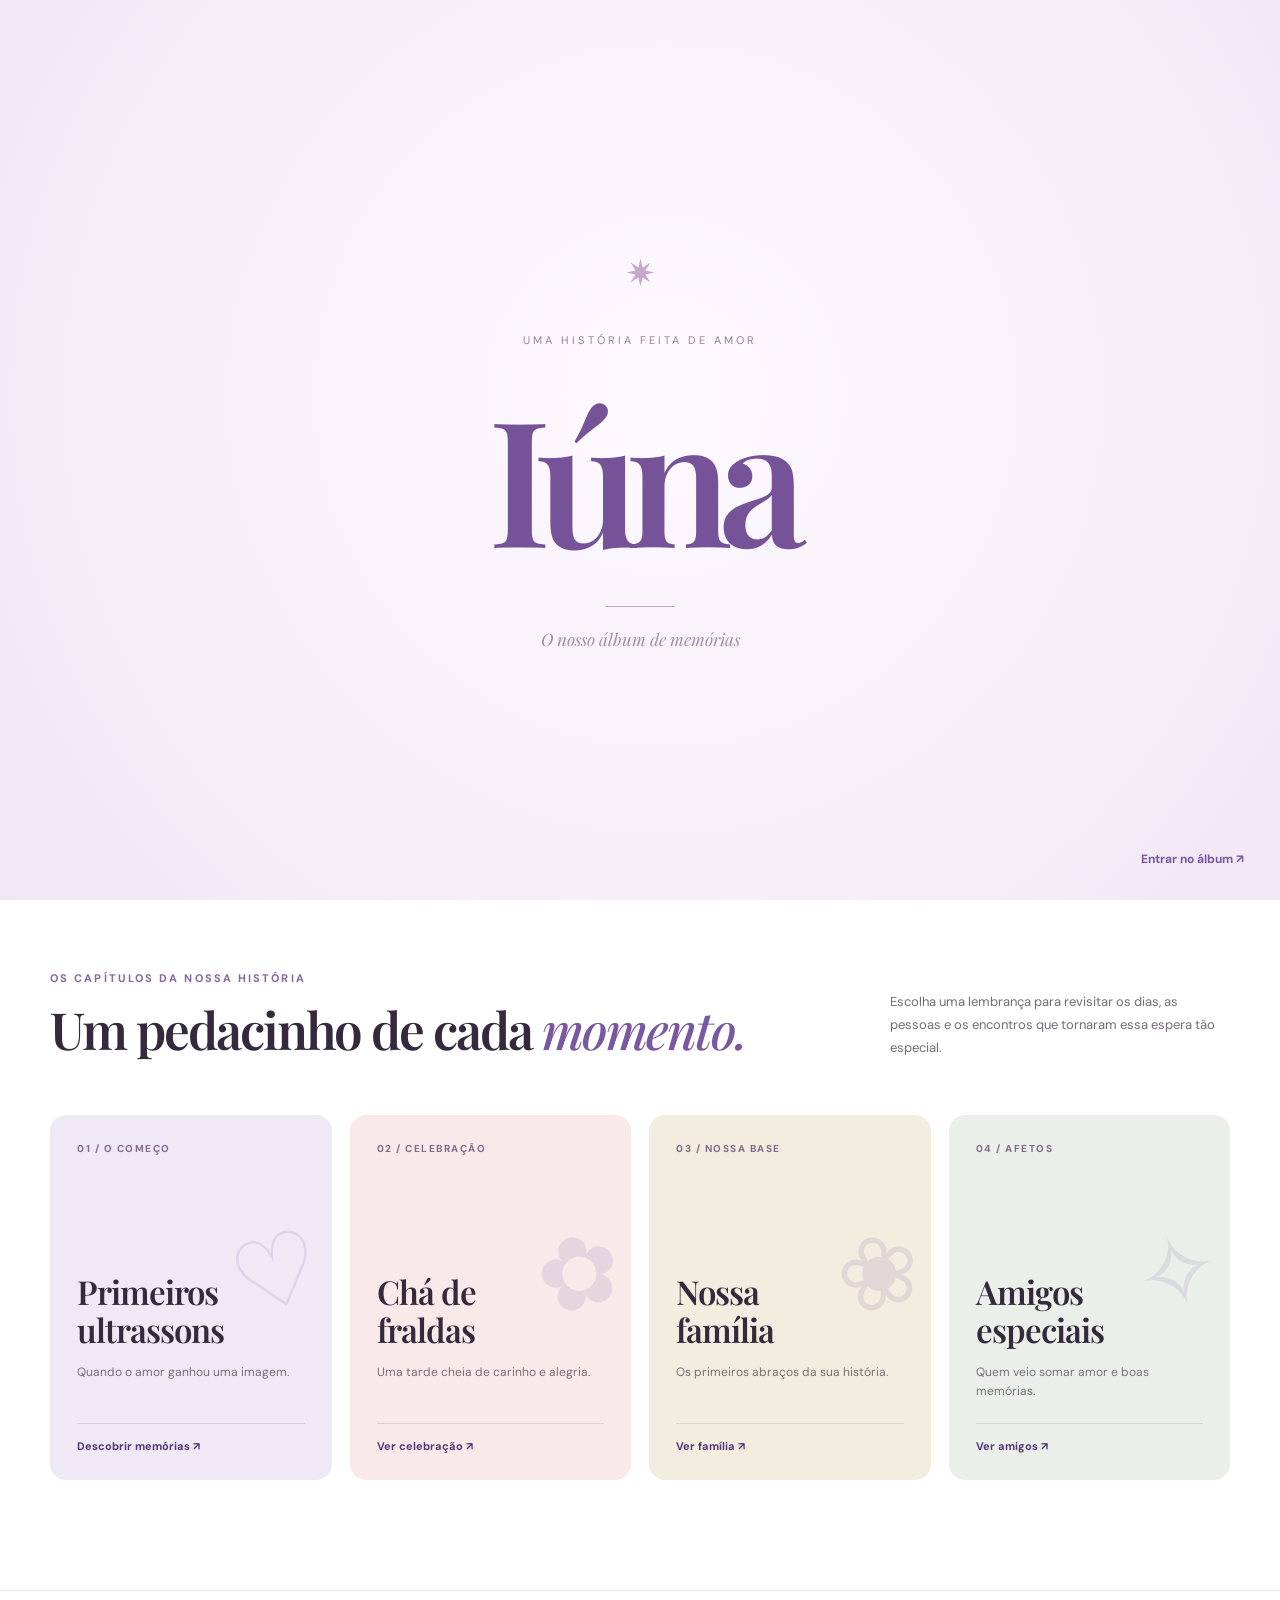
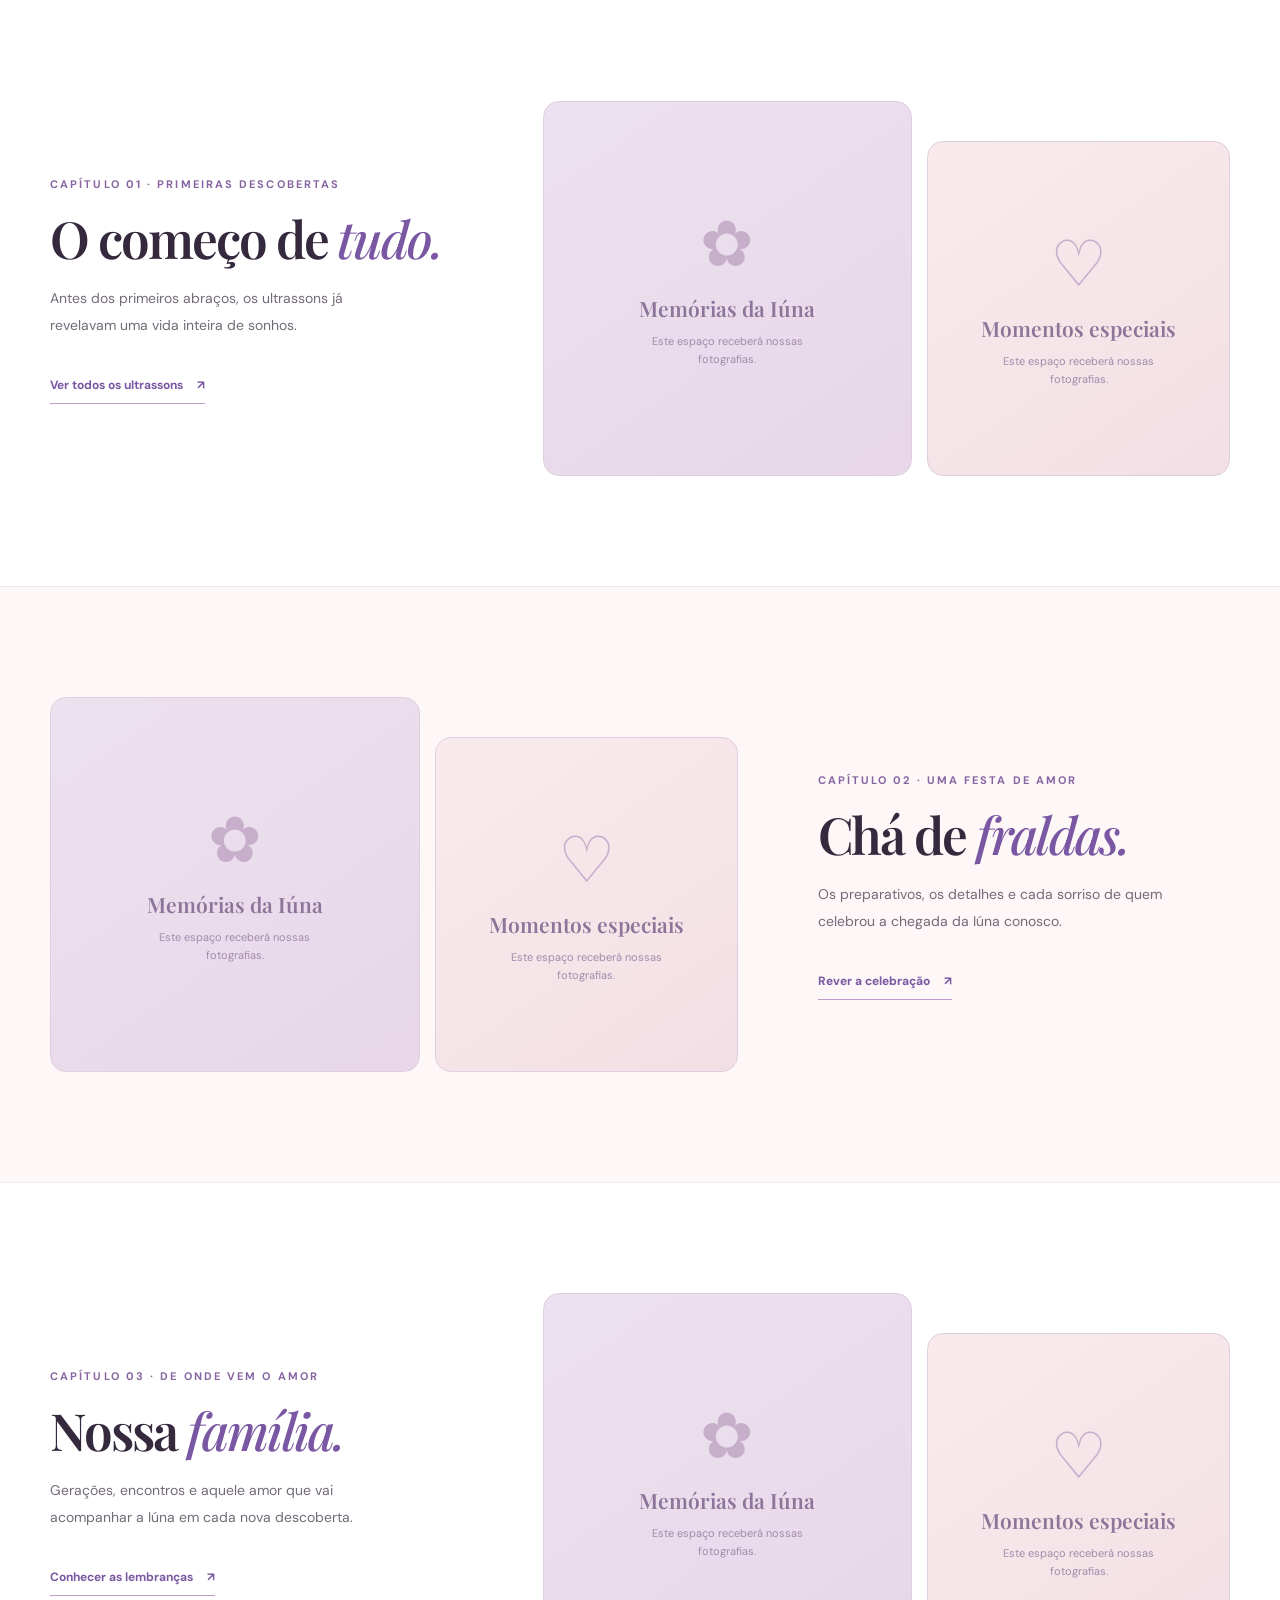
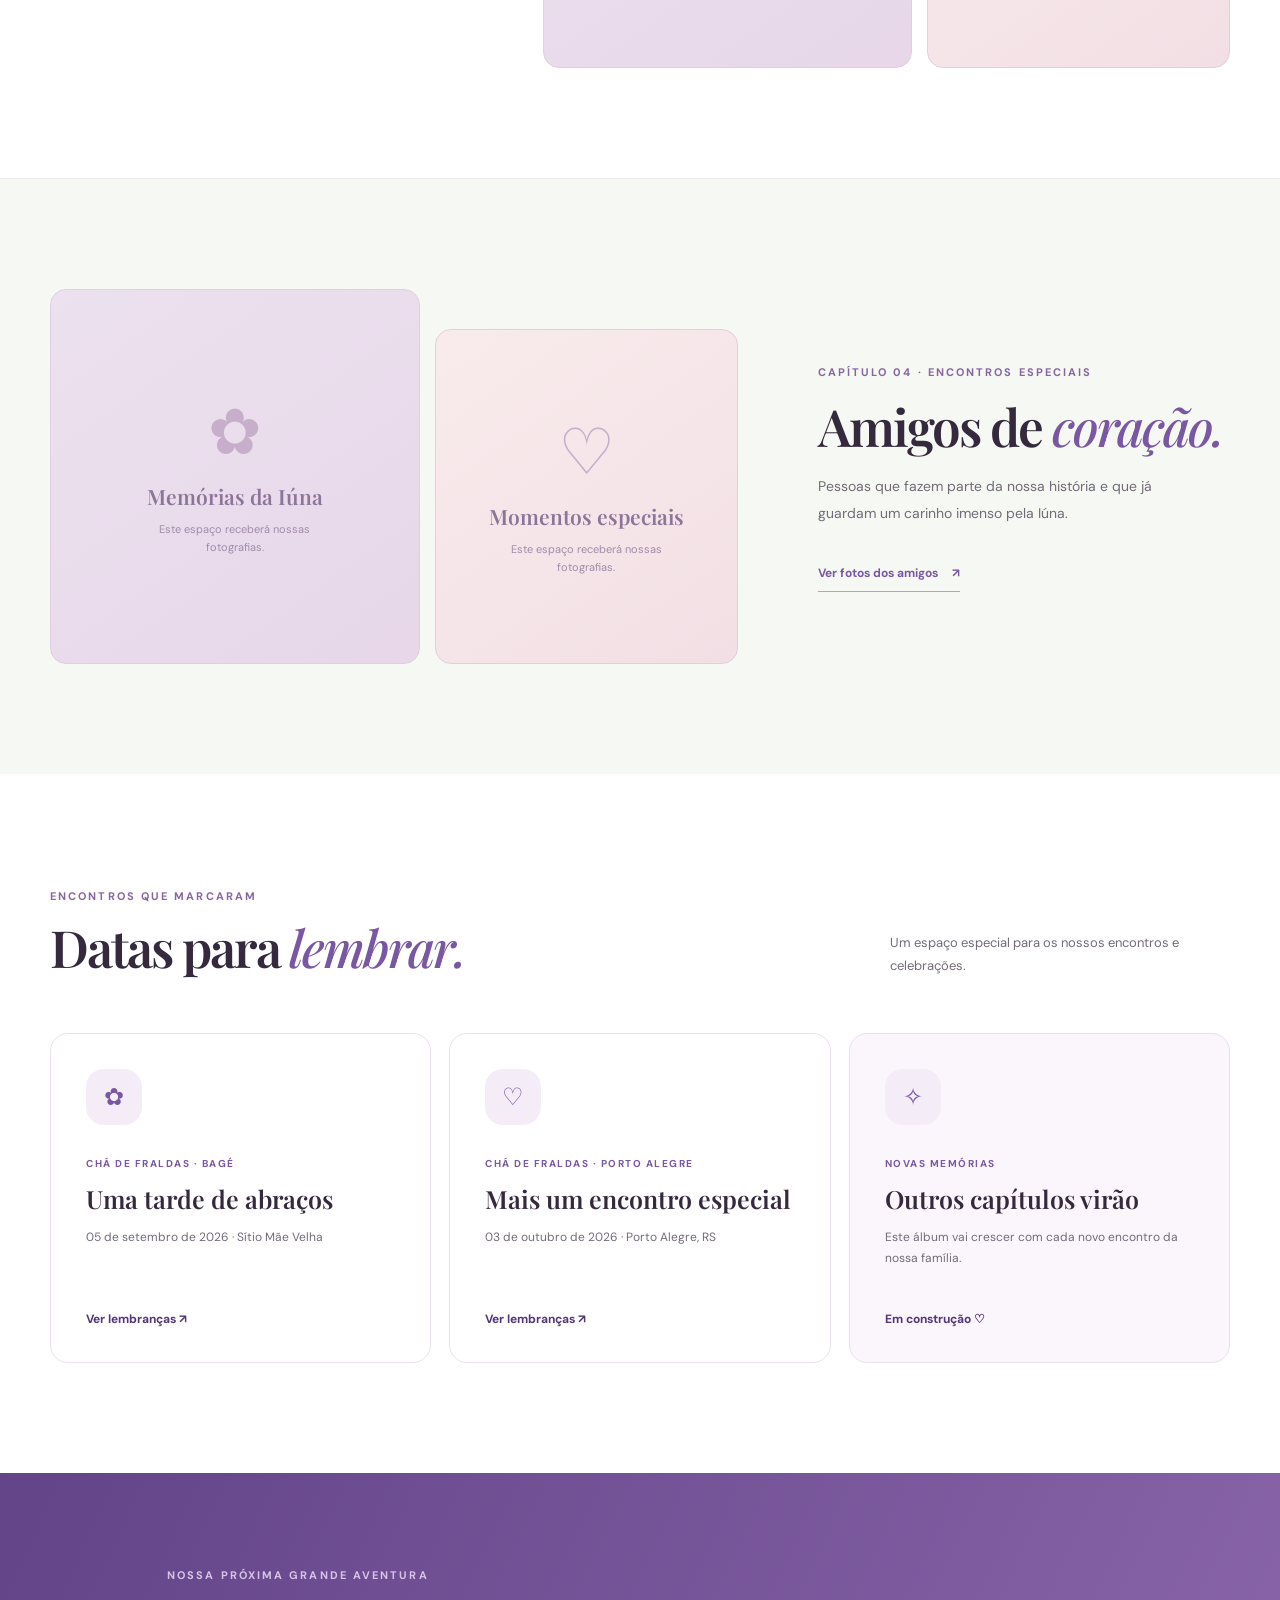
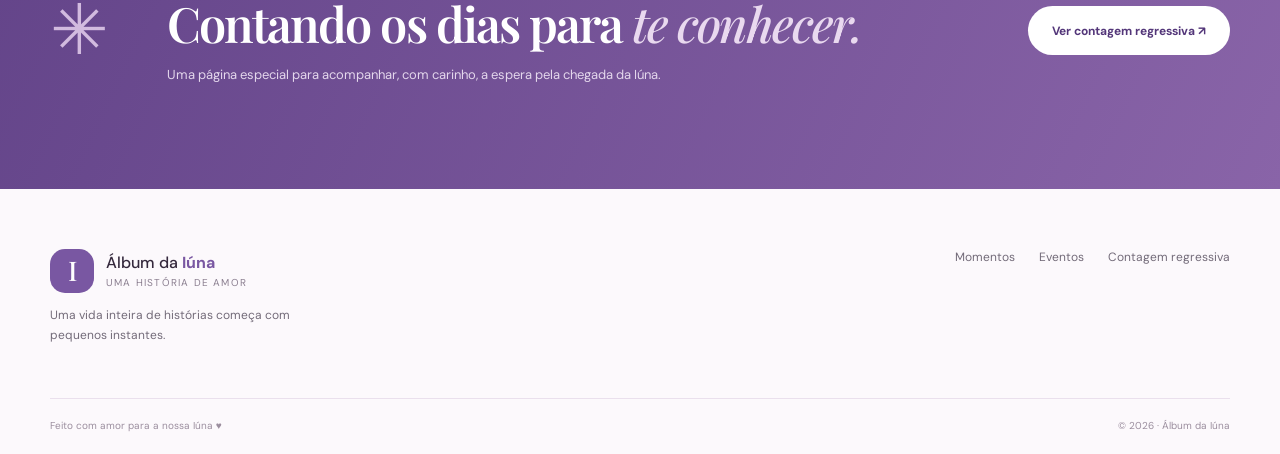
==== index.html @ 3389ef81 "Album Iuna V1.0.1-21102026" ====
<!doctype html>
<html lang="pt-BR">
<head>
  <meta charset="utf-8">
  <meta name="viewport" content="width=device-width,initial-scale=1">
  <meta name="theme-color" content="#7957a2">
  <meta name="description" content="Álbum da Iúna — ultrassons, momentos em família, amigos, encontros e lembranças de uma espera cheia de amor.">
  <title>Álbum da Iúna — Cada momento, uma memória</title>
  <link rel="preconnect" href="https://fonts.googleapis.com">
  <link rel="preconnect" href="https://fonts.gstatic.com" crossorigin>
  <link href="https://fonts.googleapis.com/css2?family=DM+Sans:wght@400;500;600;700&family=Playfair+Display:ital,wght@0,500;0,600;0,700;1,500;1,600&display=swap" rel="stylesheet">
  <link rel="stylesheet" href="./assets/css/site.css">
  <script defer src="./assets/js/site.js"></script>
</head>
<body data-page="home">
  <a class="skip" href="#principal">Pular para o conteúdo</a>
  <div class="intro" id="intro" aria-label="Bem-vindo ao Álbum da Iúna">
    <div class="intro__inside">
      <span class="intro__star" aria-hidden="true">✷</span>
      <p>Uma história feita de amor</p>
      <strong id="introName">Iúna</strong>
      <span class="intro__line"></span>
      <small>O nosso álbum de memórias</small>
    </div>
    <button class="intro__skip" id="skipIntro" type="button">Entrar no álbum ↗</button>
  </div>
  <header class="header">
    <div class="container header__in">
      <a class="logo" href="./index.html" aria-label="Álbum da Iúna — início"><span class="logo__mark">I</span><span>Álbum da <strong>Iúna</strong><small>uma história de amor</small></span></a>
      <button class="nav-toggle" id="navToggle" aria-controls="nav" aria-expanded="false" aria-label="Abrir menu"><span></span><span></span><span></span></button>
      <nav class="nav" id="nav" aria-label="Menu principal">
        <a href="#momentos">Momentos</a>
        <a href="#ultrassons">Ultrassons</a>
        <a href="#familia">Família</a>
        <a href="#amigos">Amigos</a>
        <a href="#eventos">Eventos</a>
        <a class="nav__special" href="./nascimento.html">Contagem regressiva <span>↗</span></a>
      </nav>
    </div>
  </header>
  <main id="principal">
    <section class="hero">
      <span class="hero__glow hero__glow--one"></span><span class="hero__glow hero__glow--two"></span>
      <div class="container hero__layout">
        <div class="hero__content">
          <div class="eyebrow"><span class="eyebrow__dot"></span> Um álbum para toda a vida</div>
          <h1>Antes mesmo de chegar, você já tinha <em>tantas histórias.</em></h1>
          <p>Cada imagem é um pedacinho da nossa espera. Dos primeiros ultrassons aos encontros, abraços e sorrisos de quem já ama a nossa Iúna.</p>
          <div class="hero__actions"><a class="btn btn--primary" href="#momentos">Explorar as memórias <span>↗</span></a><a class="btn btn--line" href="./nascimento.html">Até a chegada da Iúna <span>→</span></a></div>
          <div class="hero__foot"><span class="mini-heart">♥</span><span>Feito com carinho, para que cada lembrança permaneça.</span></div>
        </div>
        <div class="hero__art" aria-label="Ilustração decorativa do álbum de lembranças">
          <div class="art__arc art__arc--one"></div><div class="art__arc art__arc--two"></div>
          <div class="art__frame"><span class="art__little">para sempre,</span><strong>Iúna</strong><span class="art__flower">✿</span><em>nosso maior presente</em></div>
          <div class="art__seal">um amor<br>que cresce<br>a cada dia ✳</div><span class="art__spark">✳</span>
        </div>
      </div>
      <div class="hero__bottom"><span>DESCUBRA A NOSSA HISTÓRIA</span><span>↓</span></div>
    </section>

    <section class="section moments" id="momentos">
      <div class="container">
        <div class="section__heading"><div><span class="kicker">OS CAPÍTULOS DA NOSSA HISTÓRIA</span><h2>Um pedacinho de cada <em>momento.</em></h2></div><p>Escolha uma lembrança para revisitar os dias, as pessoas e os encontros que tornaram essa espera tão especial.</p></div>
        <div class="chapters">
          <a class="chapter chapter--one" href="#ultrassons"><span class="chapter__number">01 / O COMEÇO</span><span class="chapter__ornament">♡</span><div><h3>Primeiros<br>ultrassons</h3><p>Quando o amor ganhou uma imagem.</p><span class="chapter__link">Descobrir memórias ↗</span></div></a>
          <a class="chapter chapter--two" href="#cha"><span class="chapter__number">02 / CELEBRAÇÃO</span><span class="chapter__ornament">✿</span><div><h3>Chá de<br>fraldas</h3><p>Uma tarde cheia de carinho e alegria.</p><span class="chapter__link">Ver celebração ↗</span></div></a>
          <a class="chapter chapter--three" href="#familia"><span class="chapter__number">03 / NOSSA BASE</span><span class="chapter__ornament">❀</span><div><h3>Nossa<br>família</h3><p>Os primeiros abraços da sua história.</p><span class="chapter__link">Ver família ↗</span></div></a>
          <a class="chapter chapter--four" href="#amigos"><span class="chapter__number">04 / AFETOS</span><span class="chapter__ornament">✧</span><div><h3>Amigos<br>especiais</h3><p>Quem veio somar amor e boas memórias.</p><span class="chapter__link">Ver amigos ↗</span></div></a>
        </div>
      </div>
    </section>

    <section class="section photo-section" id="ultrassons" data-section="ultrassons">
      <div class="container section-layout">
        <div class="section-copy"><span class="kicker">CAPÍTULO 01 · PRIMEIRAS DESCOBERTAS</span><h2>O começo de <em>tudo.</em></h2><p>Antes dos primeiros abraços, os ultrassons já revelavam uma vida inteira de sonhos.</p><a class="text-link" href="#galeria-ultrassons">Ver todos os ultrassons <span>↗</span></a></div>
        <div class="photo-group" id="galeria-ultrassons" data-album="ultrassons"></div>
      </div>
    </section>

    <section class="section photo-section photo-section--blush" id="cha" data-section="cha">
      <div class="container section-layout section-layout--reverse">
        <div class="section-copy"><span class="kicker">CAPÍTULO 02 · UMA FESTA DE AMOR</span><h2>Chá de <em>fraldas.</em></h2><p>Os preparativos, os detalhes e cada sorriso de quem celebrou a chegada da Iúna conosco.</p><a class="text-link" href="#galeria-cha">Rever a celebração <span>↗</span></a></div>
        <div class="photo-group" id="galeria-cha" data-album="cha"></div>
      </div>
    </section>

    <section class="section photo-section" id="familia" data-section="familia">
      <div class="container section-layout">
        <div class="section-copy"><span class="kicker">CAPÍTULO 03 · DE ONDE VEM O AMOR</span><h2>Nossa <em>família.</em></h2><p>Gerações, encontros e aquele amor que vai acompanhar a Iúna em cada nova descoberta.</p><a class="text-link" href="#galeria-familia">Conhecer as lembranças <span>↗</span></a></div>
        <div class="photo-group" id="galeria-familia" data-album="familia"></div>
      </div>
    </section>

    <section class="section photo-section photo-section--sage" id="amigos" data-section="amigos">
      <div class="container section-layout section-layout--reverse">
        <div class="section-copy"><span class="kicker">CAPÍTULO 04 · ENCONTROS ESPECIAIS</span><h2>Amigos de <em>coração.</em></h2><p>Pessoas que fazem parte da nossa história e que já guardam um carinho imenso pela Iúna.</p><a class="text-link" href="#galeria-amigos">Ver fotos dos amigos <span>↗</span></a></div>
        <div class="photo-group" id="galeria-amigos" data-album="amigos"></div>
      </div>
    </section>

    <section class="section events" id="eventos">
      <div class="container"><div class="section__heading"><div><span class="kicker">ENCONTROS QUE MARCARAM</span><h2>Datas para <em>lembrar.</em></h2></div><p>Um espaço especial para os nossos encontros e celebrações.</p></div>
        <div class="events__grid">
          <article class="event-card"><span class="event-card__icon">✿</span><span class="event-card__eyebrow">CHÁ DE FRALDAS · BAGÉ</span><h3>Uma tarde de abraços</h3><p>05 de setembro de 2026 · Sítio Mãe Velha</p><a href="#cha">Ver lembranças <span>↗</span></a></article>
          <article class="event-card"><span class="event-card__icon">♡</span><span class="event-card__eyebrow">CHÁ DE FRALDAS · PORTO ALEGRE</span><h3>Mais um encontro especial</h3><p>03 de outubro de 2026 · Porto Alegre, RS</p><a href="#cha">Ver lembranças <span>↗</span></a></article>
          <article class="event-card event-card--new"><span class="event-card__icon">✧</span><span class="event-card__eyebrow">NOVAS MEMÓRIAS</span><h3>Outros capítulos virão</h3><p>Este álbum vai crescer com cada novo encontro da nossa família.</p><span class="event-card__label">Em construção ♡</span></article>
        </div>
      </div>
    </section>

    <section class="arrival">
      <div class="container arrival__wrap"><span class="arrival__symbol">✳</span><div><span class="kicker">NOSSA PRÓXIMA GRANDE AVENTURA</span><h2>Contando os dias para <em>te conhecer.</em></h2><p>Uma página especial para acompanhar, com carinho, a espera pela chegada da Iúna.</p></div><a class="btn btn--light" href="./nascimento.html">Ver contagem regressiva ↗</a></div>
    </section>
  </main>
  <footer class="footer"><div class="container footer__grid"><div><a class="logo logo--footer" href="./index.html"><span class="logo__mark">I</span><span>Álbum da <strong>Iúna</strong><small>uma história de amor</small></span></a><p>Uma vida inteira de histórias começa com pequenos instantes.</p></div><nav aria-label="Links do rodapé"><a href="#momentos">Momentos</a><a href="#eventos">Eventos</a><a href="./nascimento.html">Contagem regressiva</a></nav></div><div class="container footer__bottom"><span>Feito com amor para a nossa Iúna ♥</span><span>© 2026 · Álbum da Iúna</span></div></footer>
  <dialog class="lightbox" id="lightbox" aria-label="Visualização ampliada de fotografia"><button class="lightbox__close" type="button" data-close aria-label="Fechar">×</button><button type="button" class="lightbox__prev" data-step="-1" aria-label="Foto anterior">‹</button><figure><img id="lightboxImg" alt=""><figcaption><strong id="lightboxTitle"></strong><span id="lightboxCaption"></span></figcaption></figure><button type="button" class="lightbox__next" data-step="1" aria-label="Próxima foto">›</button></dialog>
</body></html>
---- assets/css/site.css ----
:root{--ink:#35293d;--purple:#7957a2;--deep:#533679;--soft:#f4edf8;--cream:#fffaf6;--muted:#736b79;--line:#eae0ed;--pink:#f9e7e9;--sage:#eff2e9;--shadow:0 24px 70px rgba(76,49,93,.12)}
*{box-sizing:border-box}html{scroll-behavior:smooth;scroll-padding-top:90px}body{margin:0;font-family:"DM Sans",sans-serif;color:var(--ink);background:#fff}button,input{font:inherit}a{color:inherit;text-decoration:none}button{cursor:pointer}img{max-width:100%}[hidden]{display:none!important}em{color:var(--purple);font-weight:500}.container{width:min(1180px,calc(100% - 44px));margin:auto}.skip{position:absolute;top:-100px;left:10px;background:#fff;padding:10px;z-index:100}.skip:focus{top:10px}.header{position:sticky;top:0;z-index:30;background:rgba(255,253,252,.94);border-bottom:1px solid rgba(83,54,121,.07);backdrop-filter:blur(18px)}.header__in{min-height:86px;display:flex;align-items:center;justify-content:space-between;gap:30px}.logo{display:inline-flex;align-items:center;gap:12px;color:var(--ink);font-size:16px;font-weight:500;line-height:1.25;white-space:nowrap}.logo strong{color:var(--purple)}.logo small{display:block;font-weight:400;font-size:10px;letter-spacing:.12em;margin-top:4px;color:#8b7f90;text-transform:uppercase}.logo__mark{display:grid;place-items:center;width:44px;height:44px;border-radius:15px;background:var(--purple);color:#fff;font-family:"Playfair Display",serif;font-size:27px}.nav{display:flex;align-items:center;gap:clamp(12px,2vw,27px);font-size:12px;font-weight:700;color:#64596a}.nav a:hover,.back-link:hover{color:var(--purple)}.nav__special{background:var(--soft);padding:13px 17px;border-radius:100px;color:var(--deep)!important}.nav__special span{margin-left:4px}.nav-toggle{display:none;background:none;border:0;width:42px;height:42px}.nav-toggle span{display:block;width:24px;height:2px;margin:5px auto;background:var(--deep)}.hero{position:relative;min-height:720px;overflow:hidden;background:linear-gradient(118deg,#fffaf7 0%,#f9f3fb 62%,#f5edfa 100%)}.hero__layout{display:grid;grid-template-columns:1.12fr .88fr;align-items:center;gap:60px;padding:108px 0 102px;position:relative;z-index:1}.hero__content{max-width:650px}.eyebrow,.kicker{font-size:11px;font-weight:700;color:#8765a1;letter-spacing:.19em}.eyebrow{display:flex;align-items:center;gap:11px;text-transform:uppercase}.eyebrow__dot{width:9px;height:9px;background:#c5a0d4;border-radius:50%}.hero h1,.section h2,.arrival h2,.count-page h1{font-family:"Playfair Display",serif;font-weight:600;letter-spacing:-.04em;line-height:1.13}.hero h1{font-size:clamp(49px,5.2vw,78px);margin:24px 0}.hero h1 em{display:block}.hero__content>p{max-width:580px;color:var(--muted);font-size:16px;line-height:1.9}.hero__actions{display:flex;gap:13px;margin:30px 0;flex-wrap:wrap}.btn{display:inline-flex;align-items:center;justify-content:center;gap:14px;border-radius:100px;min-height:49px;padding:15px 24px;font-size:12px;font-weight:700;transition:transform .2s,box-shadow .2s}.btn:hover{transform:translateY(-3px);box-shadow:0 12px 25px rgba(83,54,121,.15)}.btn--primary{background:var(--purple);color:#fff}.btn--line{border:1px solid #e4d5eb;color:var(--deep);background:rgba(255,255,255,.65)}.btn--light{background:#fff;color:var(--deep)}.hero__foot{display:flex;gap:11px;align-items:center;font-size:11px;color:#92879b;margin-top:40px}.mini-heart{color:#c69fc8;font-size:17px}.hero__glow{position:absolute;border-radius:50%;filter:blur(2px)}.hero__glow--one{height:400px;width:400px;background:#f1dfe9;opacity:.4;right:-220px;top:-170px}.hero__glow--two{height:300px;width:300px;background:#ecdfef;opacity:.5;left:-160px;bottom:-150px}.hero__art{position:relative;height:510px;display:flex;align-items:center;justify-content:center}.art__arc{position:absolute;border:1px solid #dbc8df;border-radius:50%;width:470px;height:470px}.art__arc--two{width:390px;height:390px;transform:rotate(18deg);border-style:dashed;border-color:#e6d6e6}.art__frame{position:relative;width:305px;height:395px;background:linear-gradient(145deg,#fff,#fdf8f3);border:10px solid #fff;outline:1px solid #e9dce7;box-shadow:0 20px 65px #a58aad42;transform:rotate(-7deg);display:flex;align-items:center;justify-content:center;flex-direction:column;gap:10px;border-radius:160px 160px 22px 22px}.art__frame:before{content:"";position:absolute;inset:18px;border:1px solid #e6d8e5;border-radius:145px 145px 16px 16px}.art__frame strong{font:600 78px "Playfair Display",serif;color:var(--deep);line-height:1.2;position:relative}.art__little,.art__frame em{position:relative;font-size:13px;color:#a18e9c}.art__frame em{font-family:"Playfair Display",serif;font-size:18px}.art__flower{font-size:38px;color:#d4b4cf;position:relative}.art__seal{position:absolute;right:-18px;bottom:70px;display:grid;place-items:center;text-align:center;width:132px;height:132px;background:#c0a7ce;color:#fff;border-radius:50%;font-size:13px;line-height:1.4;transform:rotate(11deg);box-shadow:0 10px 25px #a58aad44}.art__spark{position:absolute;font-size:55px;color:#ddbbd5;left:20px;top:60px}.hero__bottom{display:flex;align-items:center;justify-content:center;gap:15px;color:#a794aa;font-weight:700;letter-spacing:.22em;font-size:9px;padding-bottom:24px}.hero__bottom span:last-child{font-size:19px}.section{padding:110px 0}.section__heading{display:flex;align-items:end;justify-content:space-between;gap:30px;margin-bottom:42px}.section__heading h2,.section-copy h2{font-size:clamp(36px,4vw,55px);margin:14px 0}.section__heading>p{max-width:340px;color:var(--muted);line-height:1.8;font-size:13px}.moments{background:#fff}.chapters{display:grid;grid-template-columns:repeat(4,minmax(0,1fr));gap:18px}.chapter{min-height:365px;display:flex;flex-direction:column;justify-content:space-between;border-radius:16px;padding:27px;overflow:hidden;position:relative;transition:transform .25s,box-shadow .25s}.chapter:hover{transform:translateY(-7px);box-shadow:var(--shadow)}.chapter--one{background:#efe8f5}.chapter--two{background:#f9e9e9}.chapter--three{background:#f3eddf}.chapter--four{background:#eaf0e9}.chapter__number{font-size:10px;letter-spacing:.15em;font-weight:700;color:#80698b}.chapter__ornament{position:absolute;right:12px;top:85px;font:100px "Playfair Display",serif;color:rgba(121,87,162,.14);transform:rotate(-17deg)}.chapter h3{font:600 33px/1.15 "Playfair Display",serif;margin:0 0 14px;letter-spacing:-.03em}.chapter p{font-size:12px;line-height:1.6;color:#786d7b;min-height:42px}.chapter__link{display:block;margin-top:18px;padding-top:15px;border-top:1px solid #9d859e42;color:var(--deep);font-size:11px;font-weight:700}.photo-section{border-top:1px solid #f0e9f0}.photo-section--blush{background:#fdf7f7}.photo-section--sage{background:#f6f8f3}.section-layout{display:grid;grid-template-columns:.75fr 1.25fr;align-items:center;gap:80px}.section-layout--reverse{grid-template-columns:1.25fr .75fr}.section-layout--reverse .section-copy{order:2}.section-layout--reverse .photo-group{order:1}.section-copy h2{margin:17px 0}.section-copy p{max-width:350px;color:var(--muted);line-height:1.9;font-size:14px}.text-link{display:inline-flex;margin-top:25px;gap:14px;color:var(--purple);font-size:12px;font-weight:700;border-bottom:1px solid #bd9eca;padding-bottom:10px}.photo-group{min-width:0;display:grid;grid-template-columns:1.1fr .9fr;gap:15px;min-height:350px}.photo-card,.photo-placeholder{border-radius:16px;overflow:hidden;background:#e9dfe8;position:relative;min-height:335px}.photo-card:nth-child(2),.photo-placeholder:nth-child(2){margin-top:40px}.photo-card button{display:block;background:none;border:0;padding:0;width:100%;height:100%;text-align:left}.photo-card img{position:absolute;inset:0;width:100%;height:100%;object-fit:cover;transition:transform .3s}.photo-card:hover img{transform:scale(1.05)}.photo-card__label{position:absolute;bottom:0;left:0;right:0;padding:42px 18px 18px;background:linear-gradient(transparent,#26162b99);color:#fff;font-weight:600;font-size:12px}.photo-placeholder{display:flex;align-items:center;justify-content:center;flex-direction:column;background:linear-gradient(145deg,#ece1ee,#e7d7e9);border:1px solid #e0cfe0;text-align:center;padding:20px;color:#a18bab}.photo-placeholder:nth-child(2){background:linear-gradient(145deg,#f9ebec,#f2dfe5)}.photo-placeholder__symbol{font:64px "Playfair Display",serif;color:#c7aecb;margin-bottom:12px}.photo-placeholder strong{font:600 21px "Playfair Display",serif;color:#8d7599}.photo-placeholder p{font-size:11px;line-height:1.6;max-width:170px}.events{background:#fff}.events__grid{display:grid;grid-template-columns:repeat(3,minmax(0,1fr));gap:18px}.event-card{min-height:330px;display:flex;align-items:flex-start;flex-direction:column;padding:35px;border:1px solid var(--line);border-radius:18px;transition:box-shadow .2s}.event-card:hover{box-shadow:var(--shadow)}.event-card__icon{display:grid;place-items:center;width:56px;height:56px;background:var(--soft);color:var(--purple);border-radius:18px;font-size:24px;margin-bottom:32px}.event-card__eyebrow{font-size:10px;letter-spacing:.15em;color:var(--purple);font-weight:700}.event-card h3{font:600 25px "Playfair Display",serif;margin:12px 0}.event-card p{font-size:12px;line-height:1.75;color:var(--muted);margin:0 0 24px}.event-card a,.event-card__label{color:var(--deep);font-size:12px;font-weight:700;margin-top:auto}.event-card--new{background:#faf6fc}.arrival{padding:90px 0;background:linear-gradient(115deg,#634489,#8964a8);color:#fff}.arrival__wrap{display:grid;grid-template-columns:85px 1fr auto;gap:32px;align-items:center}.arrival__symbol{font-size:70px;color:#d2bbdf}.arrival .kicker{color:#d7c4e6}.arrival h2{font-size:clamp(33px,3.8vw,52px);margin:12px 0}.arrival h2 em{color:#e9d9ef}.arrival p{font-size:13px;line-height:1.7;color:#e4d7ec}.footer{background:#fcf9fc;padding:60px 0 22px}.footer__grid{display:flex;justify-content:space-between;gap:40px}.footer__grid p{font-size:12px;color:var(--muted);max-width:290px;line-height:1.7}.footer__grid nav{display:flex;gap:24px;align-items:start;flex-wrap:wrap;font-size:12px;color:var(--muted)}.footer__bottom{border-top:1px solid var(--line);margin-top:40px;padding-top:20px;display:flex;justify-content:space-between;color:#9b8e9e;font-size:10px}.lightbox{background:#19141c;border:0;border-radius:18px;color:#fff;padding:30px;max-width:min(1000px,95vw);max-height:95vh}.lightbox::backdrop{background:#190e22dc}.lightbox figure{margin:0;text-align:center}.lightbox img{max-height:75vh;max-width:80vw;object-fit:contain}.lightbox figcaption{display:flex;flex-direction:column;gap:7px;font-size:12px;padding-top:12px}.lightbox figcaption span{color:#ddd0e4}.lightbox button{border:0;background:#ffffff32;color:#fff;border-radius:50%;width:35px;height:35px;font-size:22px}.lightbox__close{position:absolute;right:12px;top:10px}.lightbox__prev,.lightbox__next{position:absolute;top:48%}.lightbox__prev{left:8px}.lightbox__next{right:8px}
.intro{position:fixed;inset:0;z-index:100;background:radial-gradient(circle at 52% 44%,#fdfaff,#f1e6f5);display:flex;align-items:center;justify-content:center;transition:opacity .8s,visibility .8s}.intro.is-leaving{opacity:0;visibility:hidden;pointer-events:none}.intro__inside{text-align:center;position:relative}.intro__star{font-size:37px;color:#c6a8cb;display:block;margin-bottom:36px;animation:spinStar 12s linear infinite}.intro p{font-size:11px;letter-spacing:.28em;text-transform:uppercase;color:#96819a}.intro strong{display:block;font:600 clamp(80px,16vw,175px)/1.35 "Playfair Display",serif;color:#765298;letter-spacing:-.08em}.intro__line{width:70px;height:1px;background:#bba4c4;display:block;margin:12px auto 21px}.intro small{color:#a28cab;font-family:"Playfair Display",serif;font-style:italic;font-size:17px}.intro__skip{position:absolute;bottom:32px;right:30px;border:0;background:none;color:#7957a2;font-size:12px;font-weight:700}.intro--bloom strong{animation:introBloom 1.4s both}.intro--rise strong{animation:introRise 1.3s both}.intro--soft strong{animation:introSoft 1.5s both}.intro--flip strong{animation:introFlip 1.4s both}.intro--type strong{animation:introType 1.4s steps(5,end) both;overflow:hidden;white-space:nowrap;width:4.2ch;margin:auto}.intro--type .intro__inside{min-width:200px}@keyframes introBloom{from{opacity:0;transform:scale(.55);filter:blur(12px)}to{opacity:1;transform:scale(1);filter:blur(0)}}@keyframes introRise{from{opacity:0;transform:translateY(80px)}to{opacity:1;transform:translateY(0)}}@keyframes introSoft{from{opacity:0;letter-spacing:.3em}to{opacity:1;letter-spacing:-.08em}}@keyframes introFlip{from{opacity:0;transform:rotate(-13deg) scale(.6)}to{opacity:1;transform:rotate(0) scale(1)}}@keyframes introType{from{width:0}to{width:4.2ch}}@keyframes spinStar{to{transform:rotate(360deg)}}
.count-page{min-height:calc(100vh - 160px);display:flex;align-items:center;justify-content:center;position:relative;overflow:hidden;background:linear-gradient(125deg,#fffbf9,#f3eaf7);text-align:center;padding:80px 0}.count-page__content{position:relative;z-index:1;max-width:950px}.count-page__orb{position:absolute;border-radius:50%;background:#e8d5ed80}.count-page__orb--a{width:420px;height:420px;top:-180px;right:-100px}.count-page__orb--b{width:320px;height:320px;bottom:-190px;left:-100px}.count-page__star{font-size:50px;color:#c6a8cb;display:block;margin-bottom:15px}.count-page h1{font-size:clamp(44px,6vw,78px);max-width:880px;margin:20px auto}.count-page h1 em{display:block}.count-page__intro{color:var(--muted);line-height:1.8;font-size:15px}.countdown{display:grid;grid-template-columns:repeat(4,1fr);gap:14px;margin:44px auto 22px;max-width:760px}.countdown>div{border:1px solid #e3d4e8;background:#fffcffbb;padding:26px 12px;border-radius:20px}.countdown strong{font:600 clamp(38px,6vw,70px) "Playfair Display",serif;color:var(--deep);display:block}.countdown span{display:block;font-size:11px;text-transform:uppercase;letter-spacing:.13em;color:#987fa6}.count-status{font-size:13px;color:var(--deep);min-height:25px}.count-page__note{font:italic 21px "Playfair Display",serif;color:#96769e;margin:40px auto 25px}.back-link{font-size:12px;font-weight:700;color:var(--deep)}.footer--compact{padding:0 0 20px}
@media(max-width:980px){.nav-toggle{display:block}.nav{display:none;position:absolute;top:86px;left:0;right:0;background:#fff;flex-direction:column;align-items:stretch;gap:0;box-shadow:0 20px 35px #3c29401c;padding:14px 25px}.nav.is-open{display:flex}.nav a{padding:13px 0}.nav .nav__special{padding:15px}.hero__layout{gap:10px;grid-template-columns:1fr .75fr}.art__arc{width:320px;height:320px}.art__arc--two{width:270px;height:270px}.art__frame{width:230px;height:315px}.art__frame strong{font-size:58px}.art__seal{right:0;width:98px;height:98px;font-size:10px}.chapters{grid-template-columns:repeat(2,1fr)}.section-layout,.section-layout--reverse{gap:35px}.arrival__wrap{grid-template-columns:60px 1fr}.arrival .btn{grid-column:2;justify-self:start}}
@media(max-width:680px){.container{width:min(100% - 36px,1180px)}.header__in{min-height:72px}.nav{top:72px}.hero{min-height:0}.hero__layout{grid-template-columns:1fr;gap:10px;padding:70px 0 40px}.hero h1{font-size:clamp(45px,10.5vw,64px)}.hero__content>p{font-size:14px}.hero__art{height:340px;margin:20px 0}.art__arc{width:310px;height:310px}.art__frame{height:275px;width:210px}.art__frame strong{font-size:50px}.art__seal{right:4%;bottom:10px}.hero__foot{margin-top:20px}.section{padding:70px 0}.section__heading{display:block}.section__heading h2,.section-copy h2{font-size:40px}.section__heading>p{max-width:none}.chapters{gap:10px}.chapter{min-height:290px;padding:18px}.chapter h3{font-size:25px}.chapter__number{font-size:8px}.chapter__ornament{font-size:70px;top:75px}.chapter p{font-size:11px}.chapter__link{font-size:10px}.section-layout,.section-layout--reverse{grid-template-columns:1fr;gap:20px}.section-layout--reverse .section-copy{order:0}.section-layout--reverse .photo-group{order:1}.photo-group{min-height:240px}.photo-card,.photo-placeholder{min-height:240px}.events__grid{grid-template-columns:1fr}.event-card{min-height:260px}.arrival__wrap{grid-template-columns:1fr;gap:12px}.arrival .btn{grid-column:1}.arrival__symbol{font-size:46px}.footer__grid{flex-direction:column}.footer__bottom{gap:12px;flex-wrap:wrap}.countdown{gap:7px}.countdown>div{padding:20px 2px;border-radius:13px}.countdown strong{font-size:38px}.countdown span{font-size:9px}.count-page{padding:55px 0}.count-page h1{font-size:45px}.intro__skip{right:20px}}
@media(prefers-reduced-motion:reduce){*,*:before,*:after{animation-duration:.01ms!important;transition-duration:.01ms!important;scroll-behavior:auto!important}}
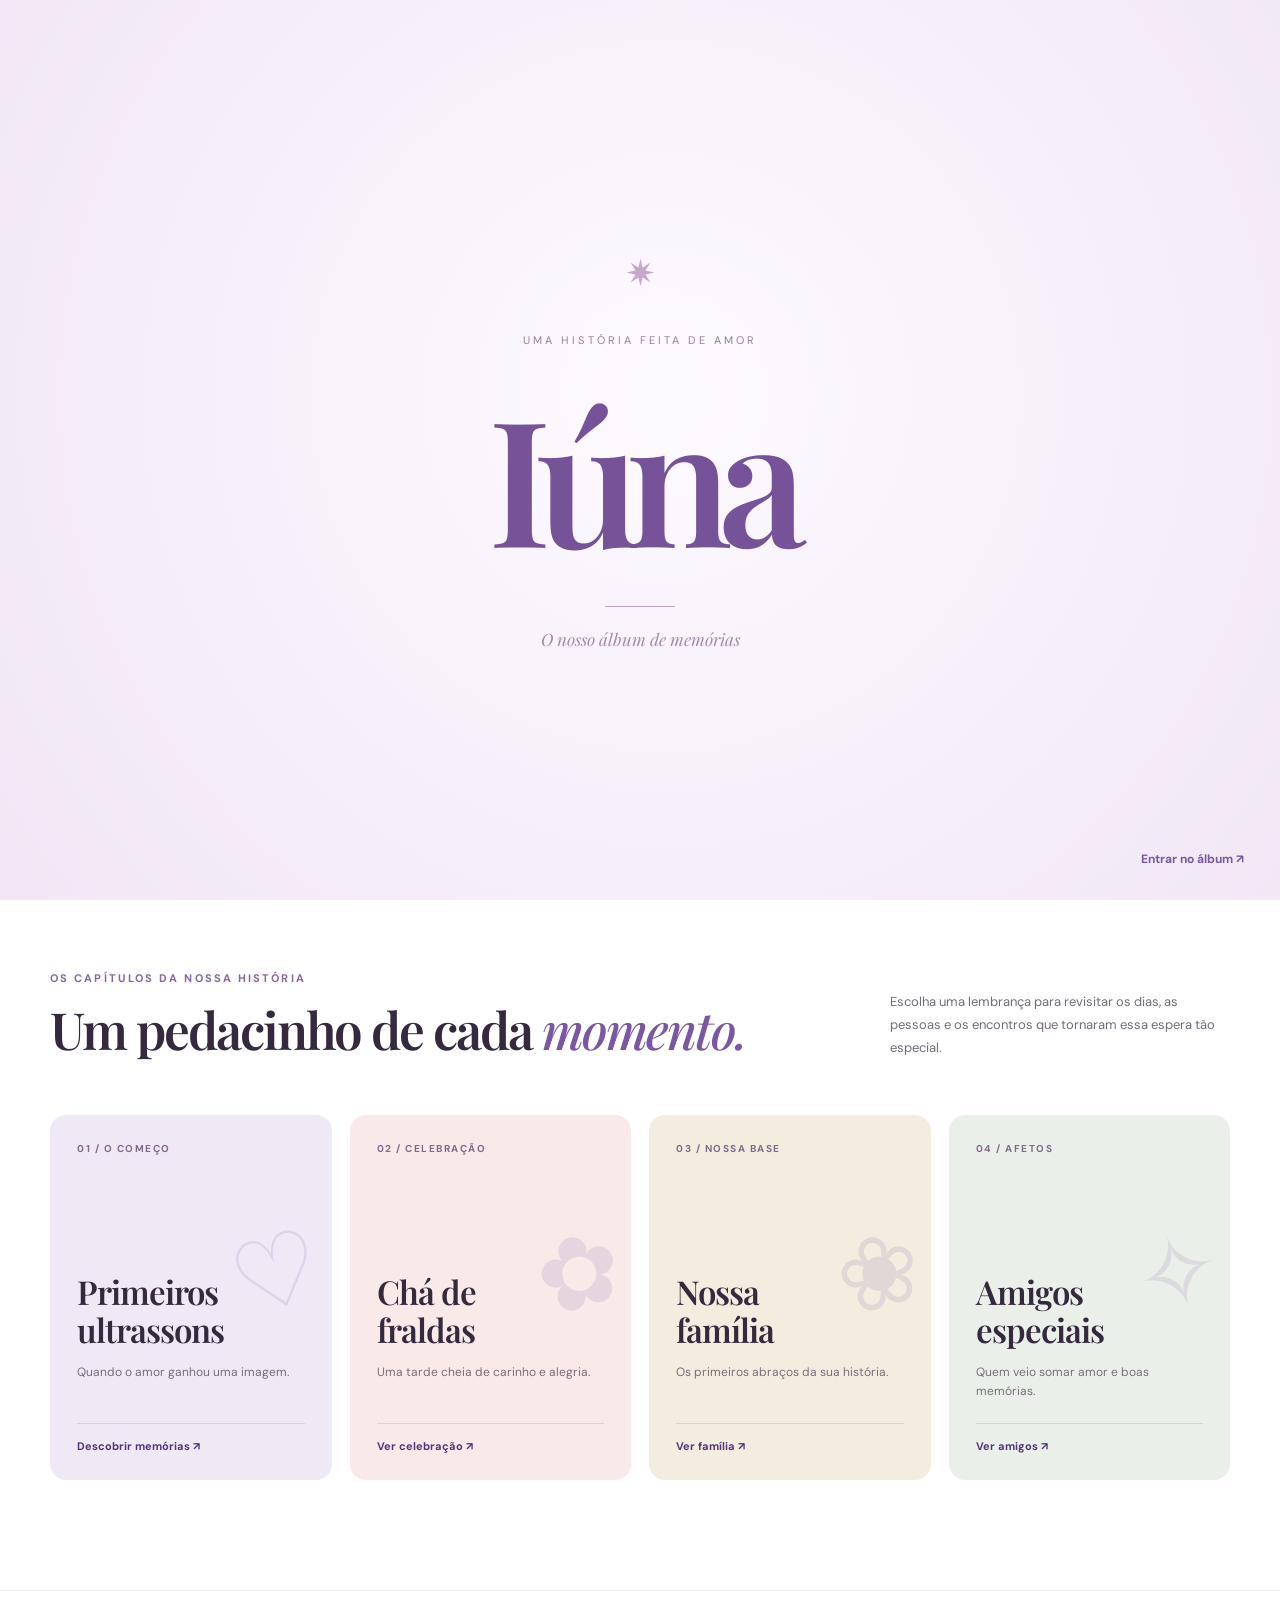
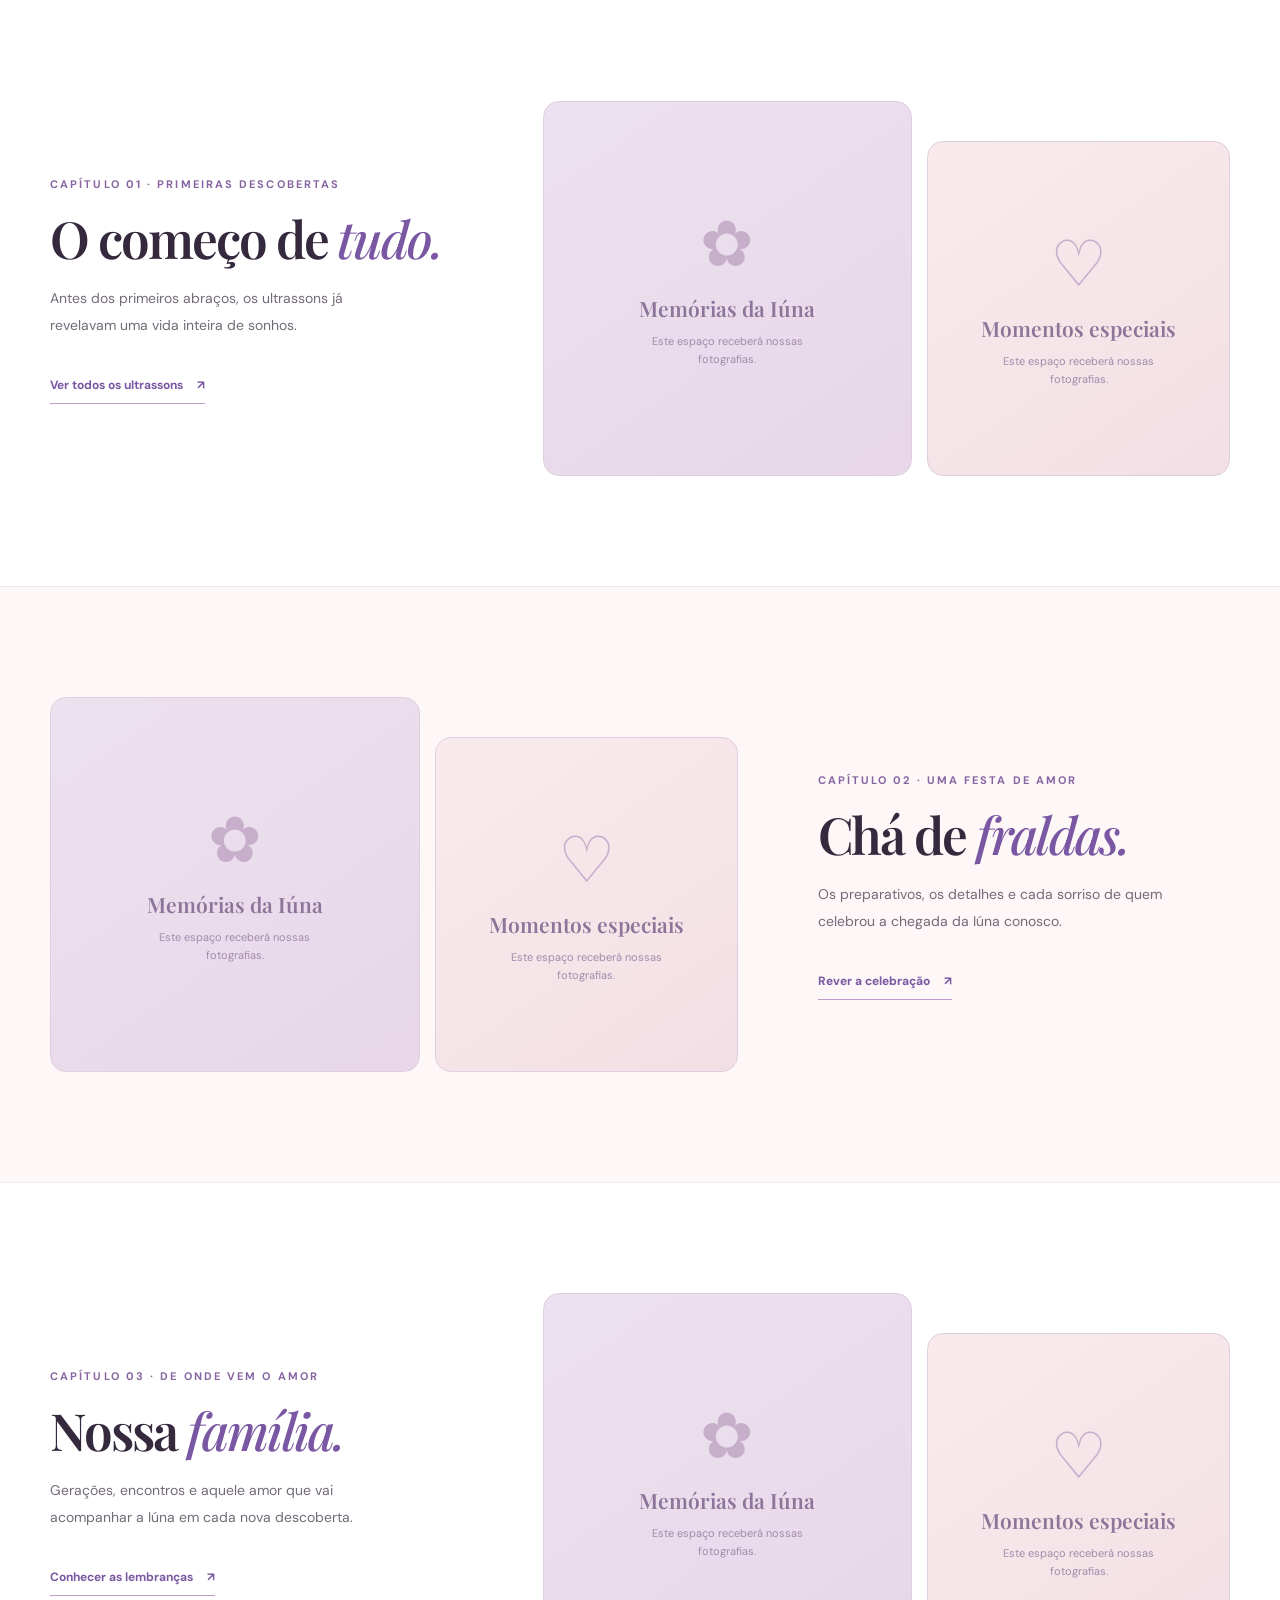
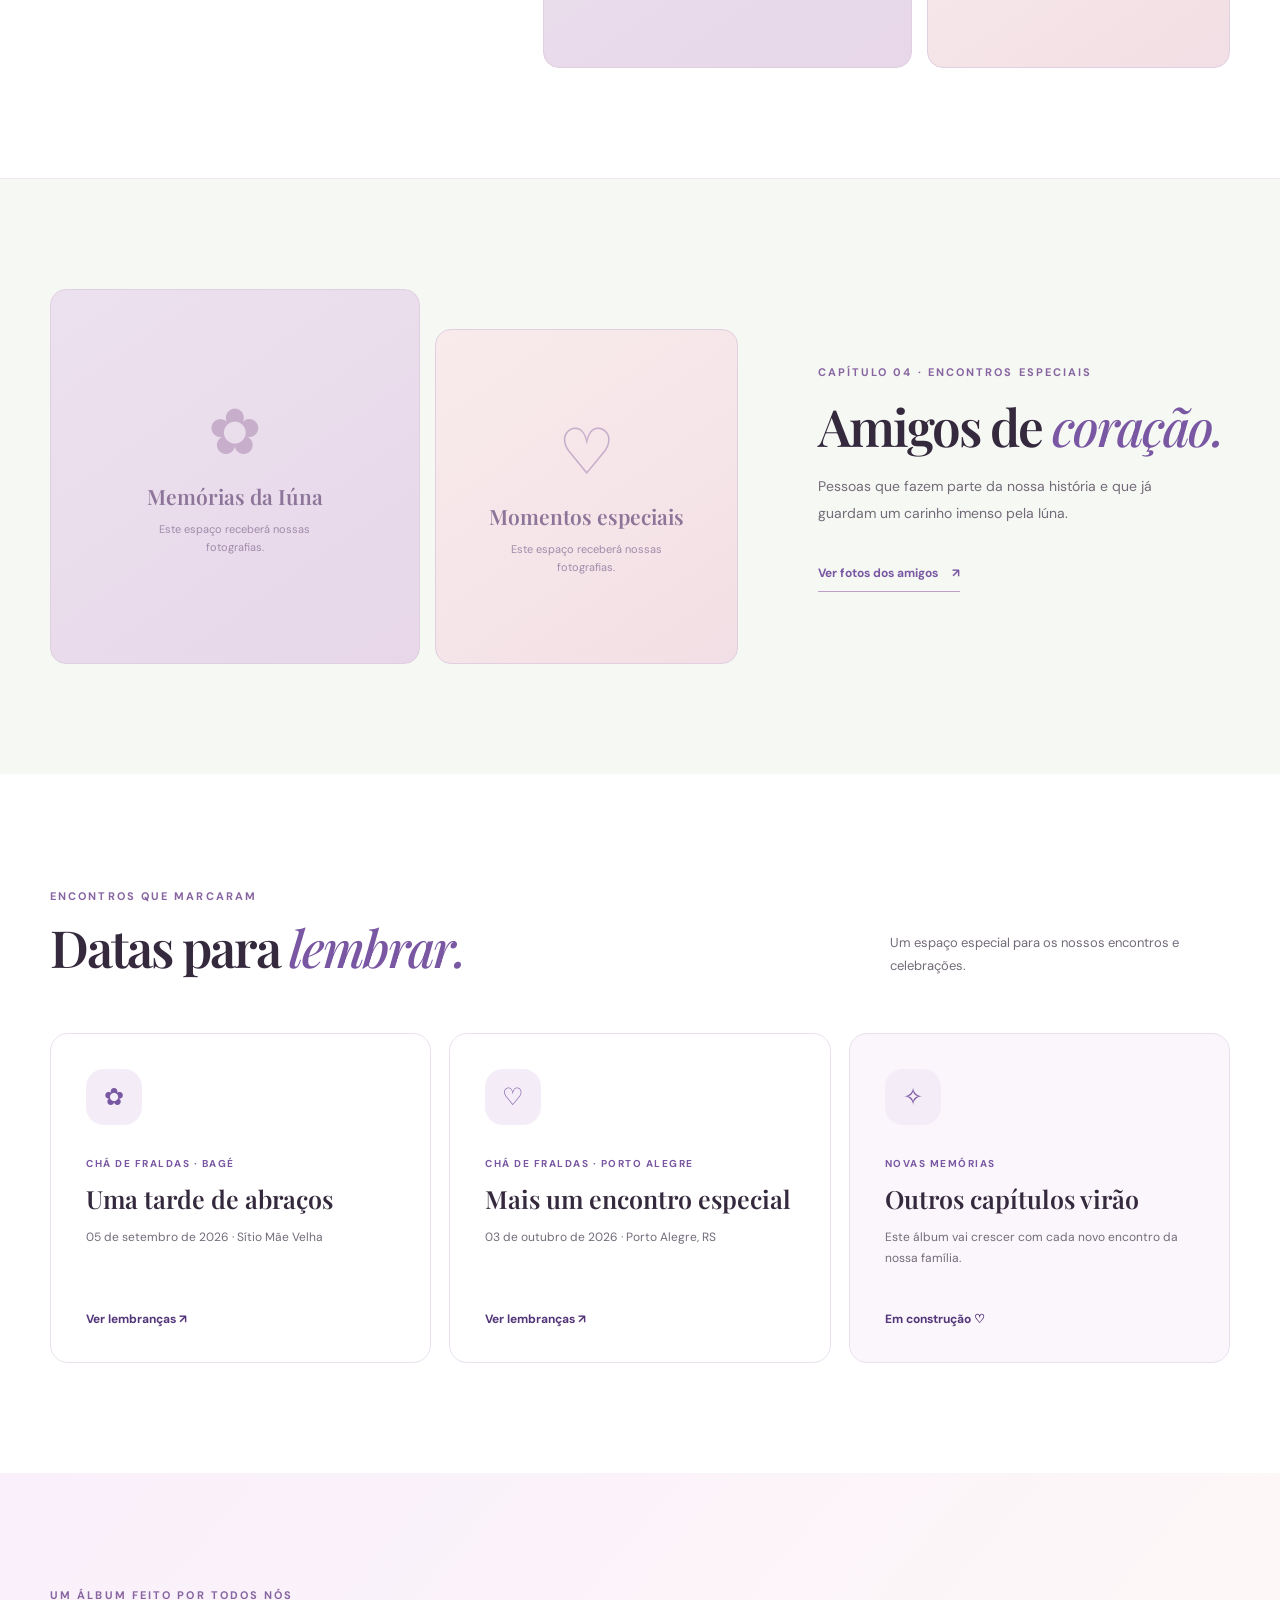
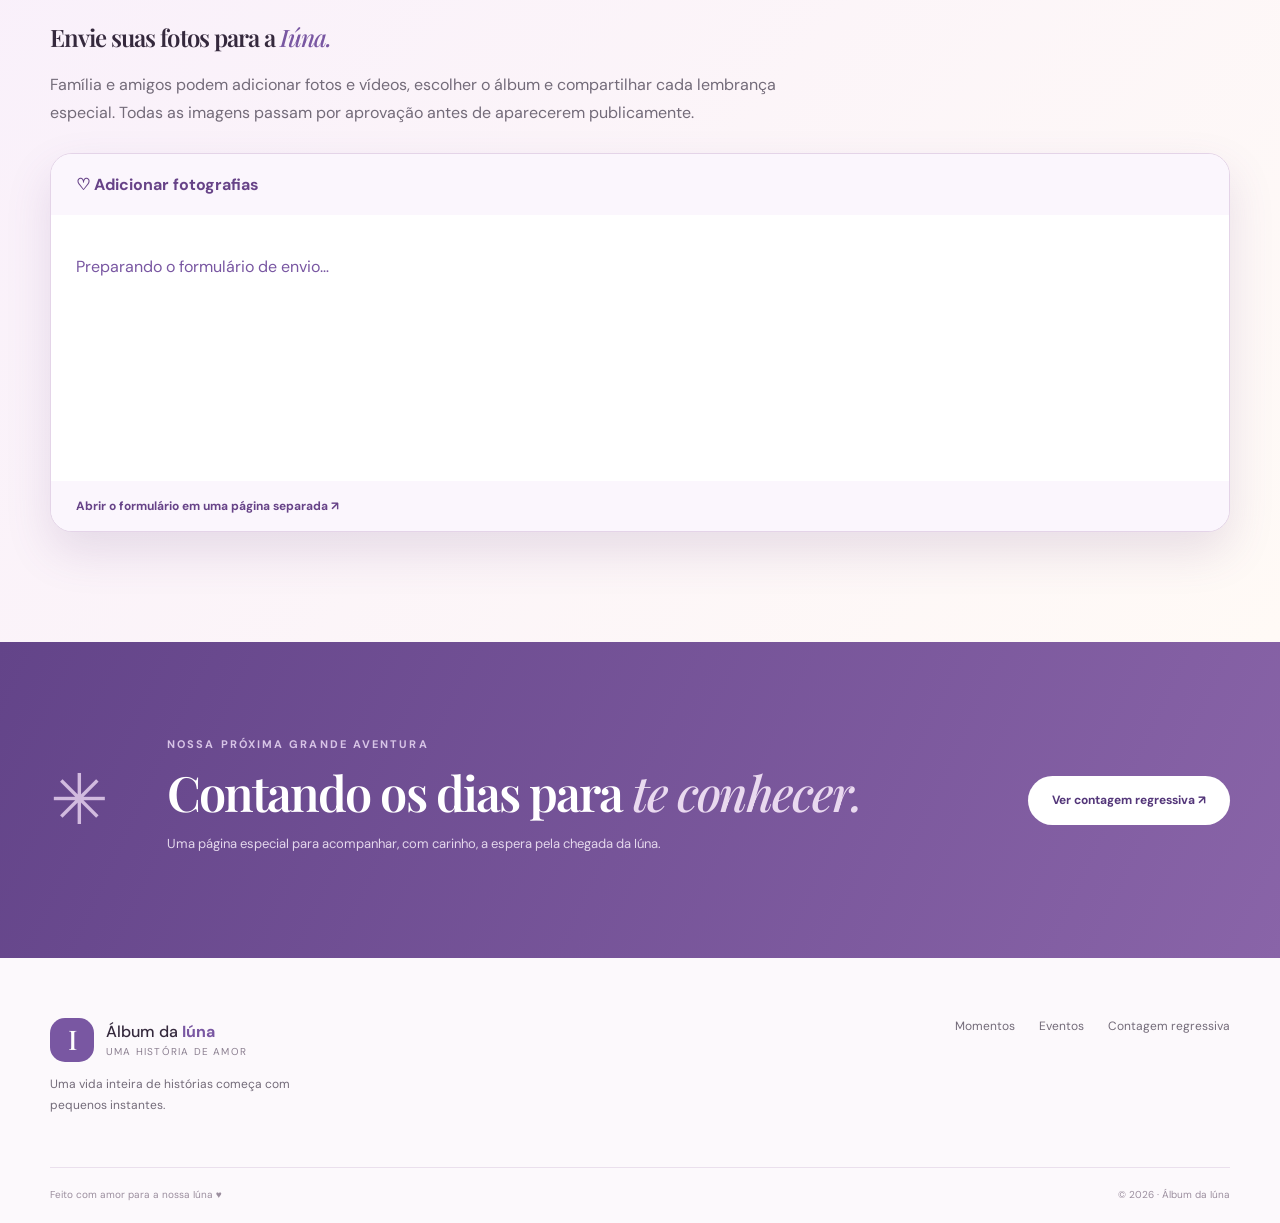
==== commit e9df4fc8: "Exibir envio de fotos e atualizar configuração Google" ====
--- a/index.html
+++ b/index.html
@@ -34,6 +34,7 @@
         <a href="#familia">Família</a>
         <a href="#amigos">Amigos</a>
         <a href="#eventos">Eventos</a>
+        <a href="#enviar">Enviar fotos ♡</a>
         <a class="nav__special" href="./nascimento.html">Contagem regressiva <span>↗</span></a>
       </nav>
     </div>
@@ -108,6 +109,18 @@
       </div>
     </section>
 
+    <section class="section" id="enviar" style="background:linear-gradient(130deg,#f9f0fb,#fffaf6)">
+      <div class="container">
+        <span class="kicker">UM ÁLBUM FEITO POR TODOS NÓS</span>
+        <h2>Envie suas fotos para a <em>Iúna.</em></h2>
+        <p style="max-width:760px;line-height:1.8;color:#736b79">Família e amigos podem adicionar fotos e vídeos, escolher o álbum e compartilhar cada lembrança especial. Todas as imagens passam por aprovação antes de aparecerem publicamente.</p>
+        <div style="border:1px solid #e4d4e8;background:#fff;border-radius:22px;overflow:hidden;box-shadow:0 20px 45px #6e4b8826;margin-top:25px">
+          <div style="padding:20px 25px;background:#fbf6fd;font-weight:700;color:#674388">♡ Adicionar fotografias</div>
+          <div id="uploadEmbed" style="min-height:250px;padding:0"><p style="padding:25px;color:#7957a2">Preparando o formulário de envio…</p></div>
+          <div style="padding:17px 25px;background:#fbf6fd;font-size:12px;color:#675a70"><a href="./enviar-fotos.html" style="color:#674388;font-weight:700">Abrir o formulário em uma página separada ↗</a></div>
+        </div>
+      </div>
+    </section>
     <section class="arrival">
       <div class="container arrival__wrap"><span class="arrival__symbol">✳</span><div><span class="kicker">NOSSA PRÓXIMA GRANDE AVENTURA</span><h2>Contando os dias para <em>te conhecer.</em></h2><p>Uma página especial para acompanhar, com carinho, a espera pela chegada da Iúna.</p></div><a class="btn btn--light" href="./nascimento.html">Ver contagem regressiva ↗</a></div>
     </section>
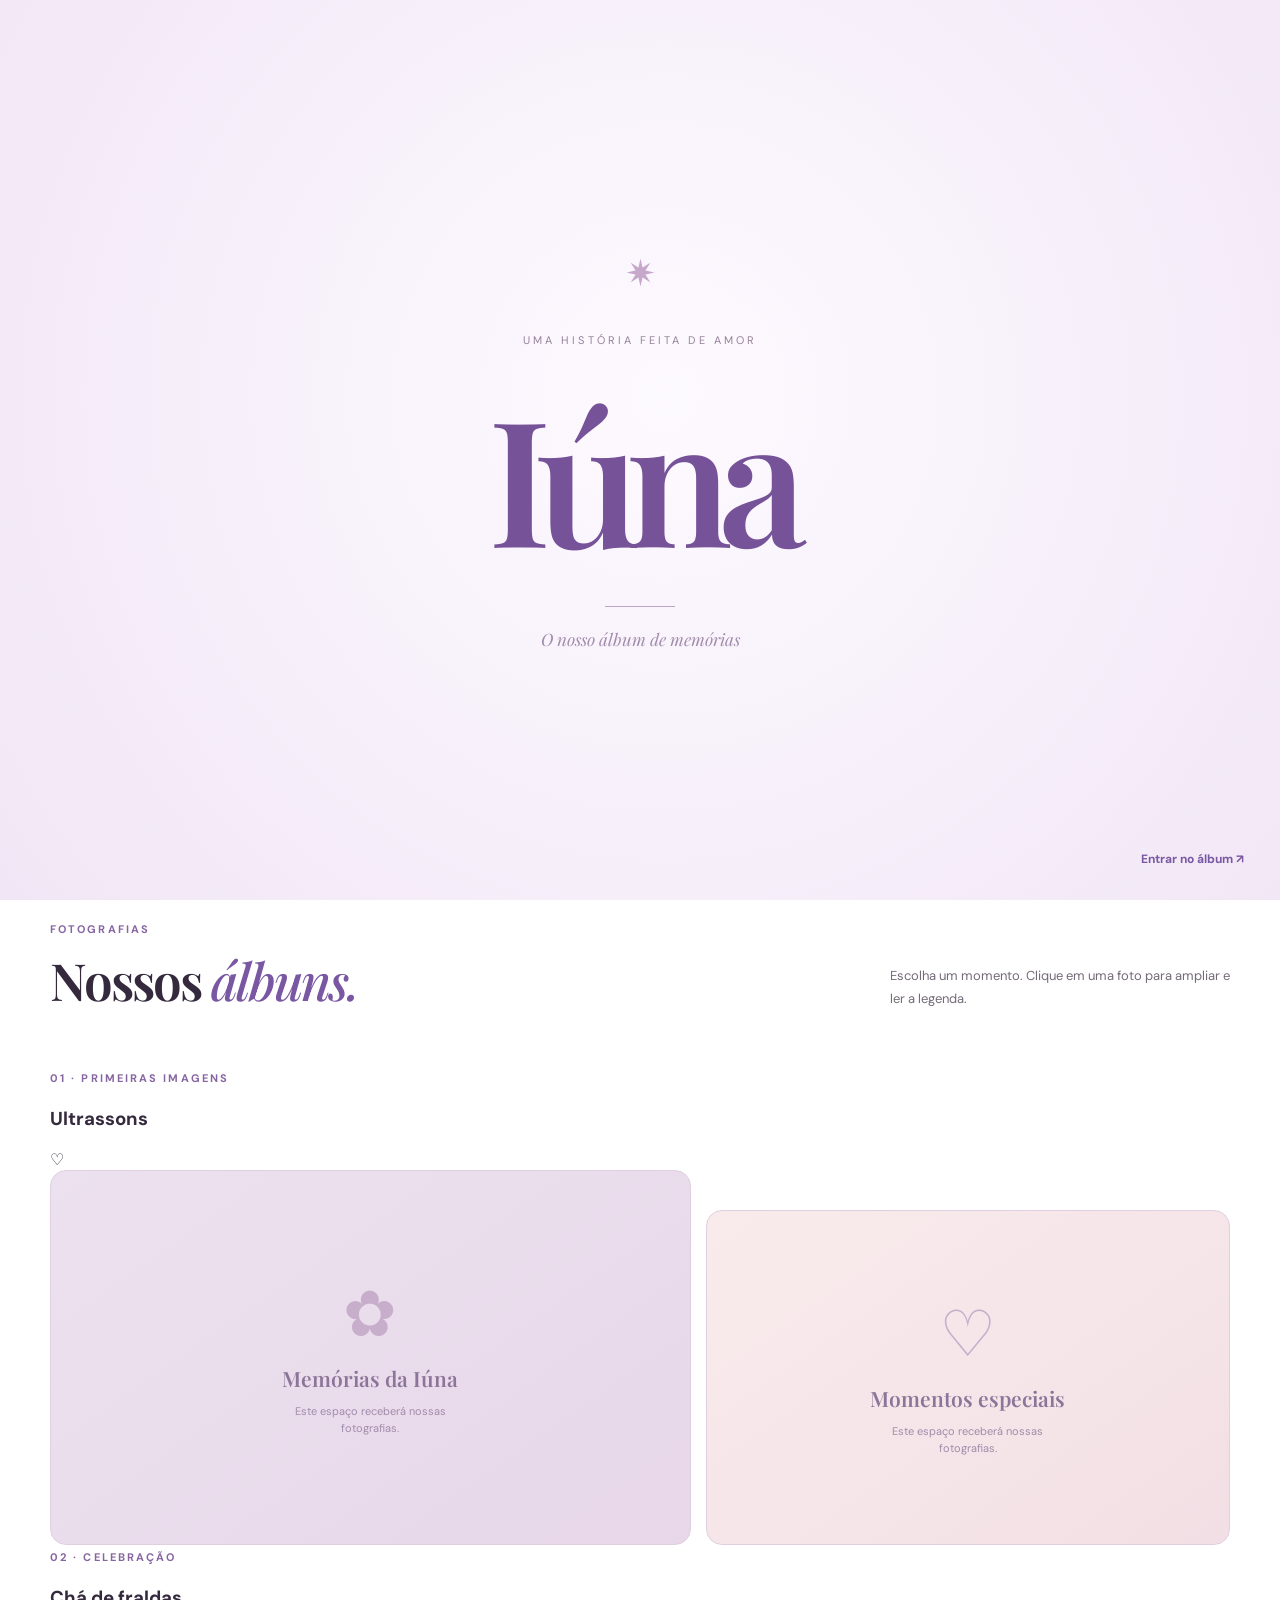
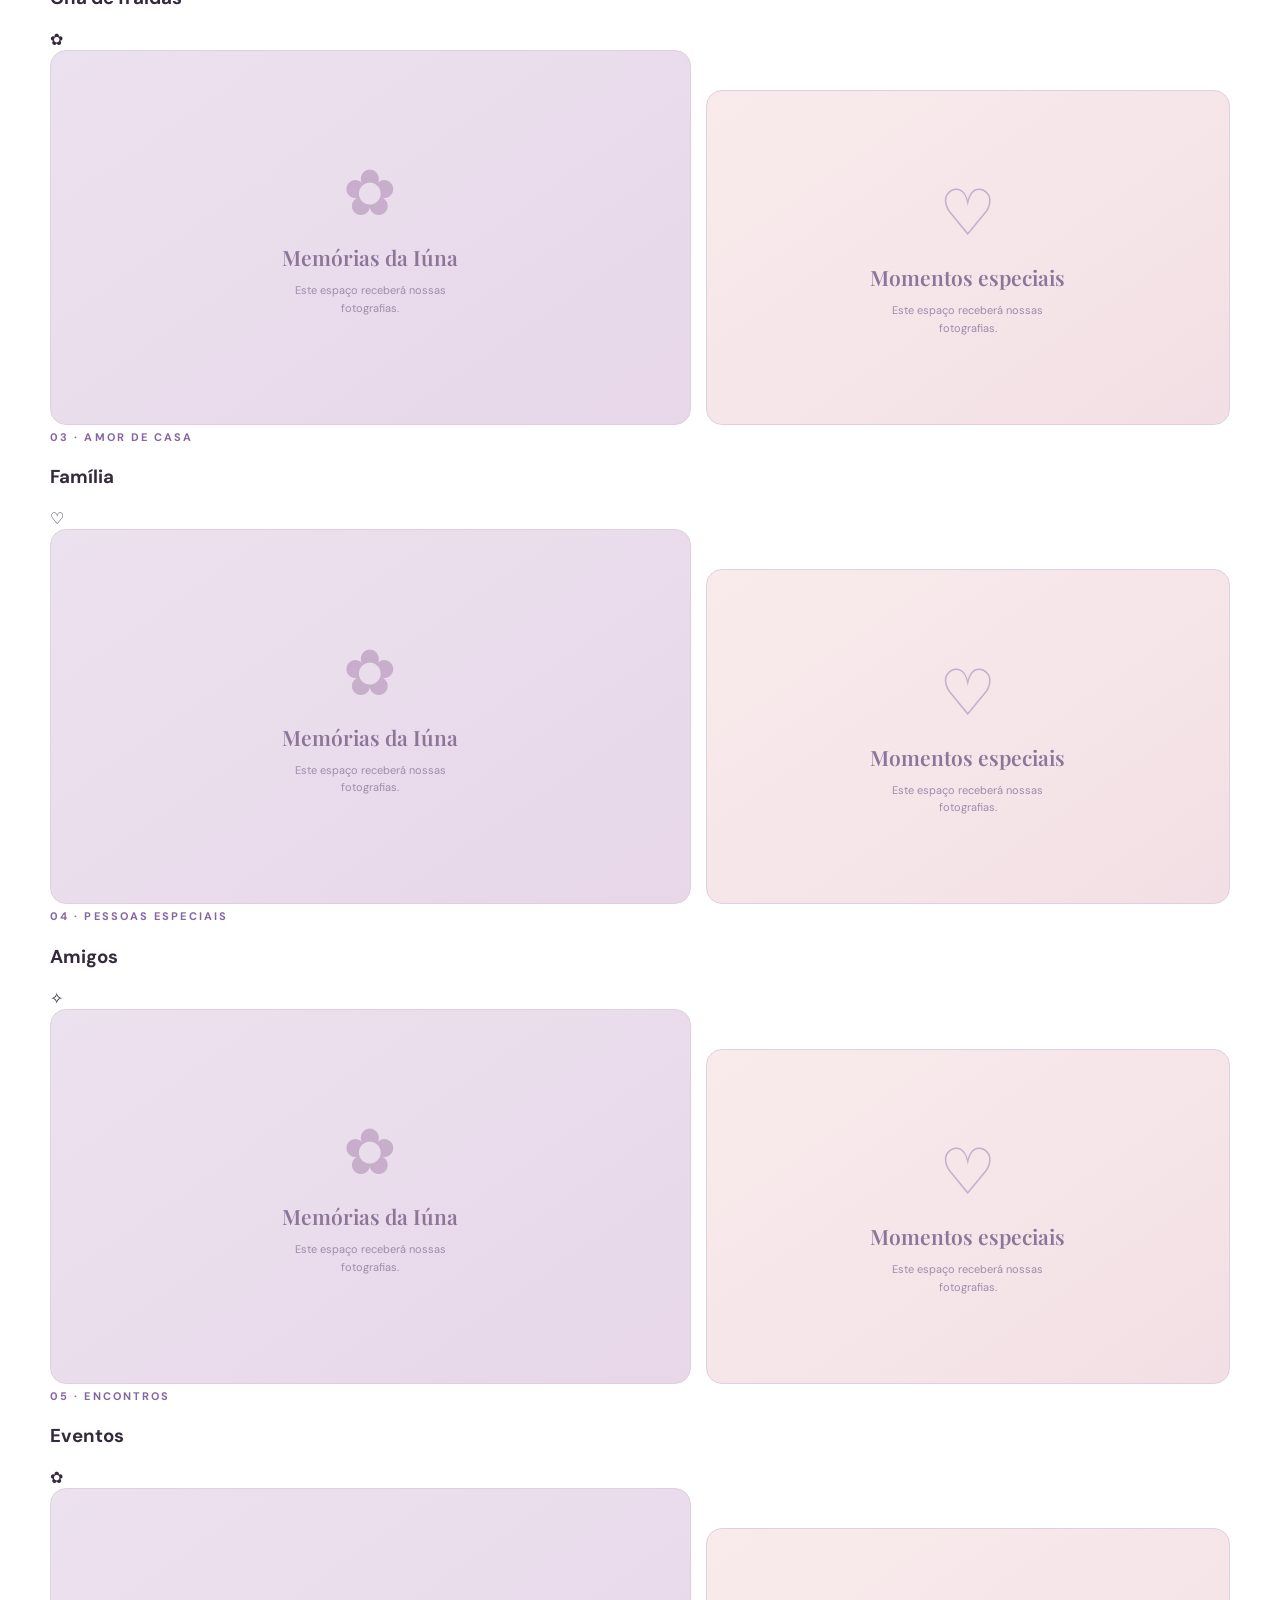
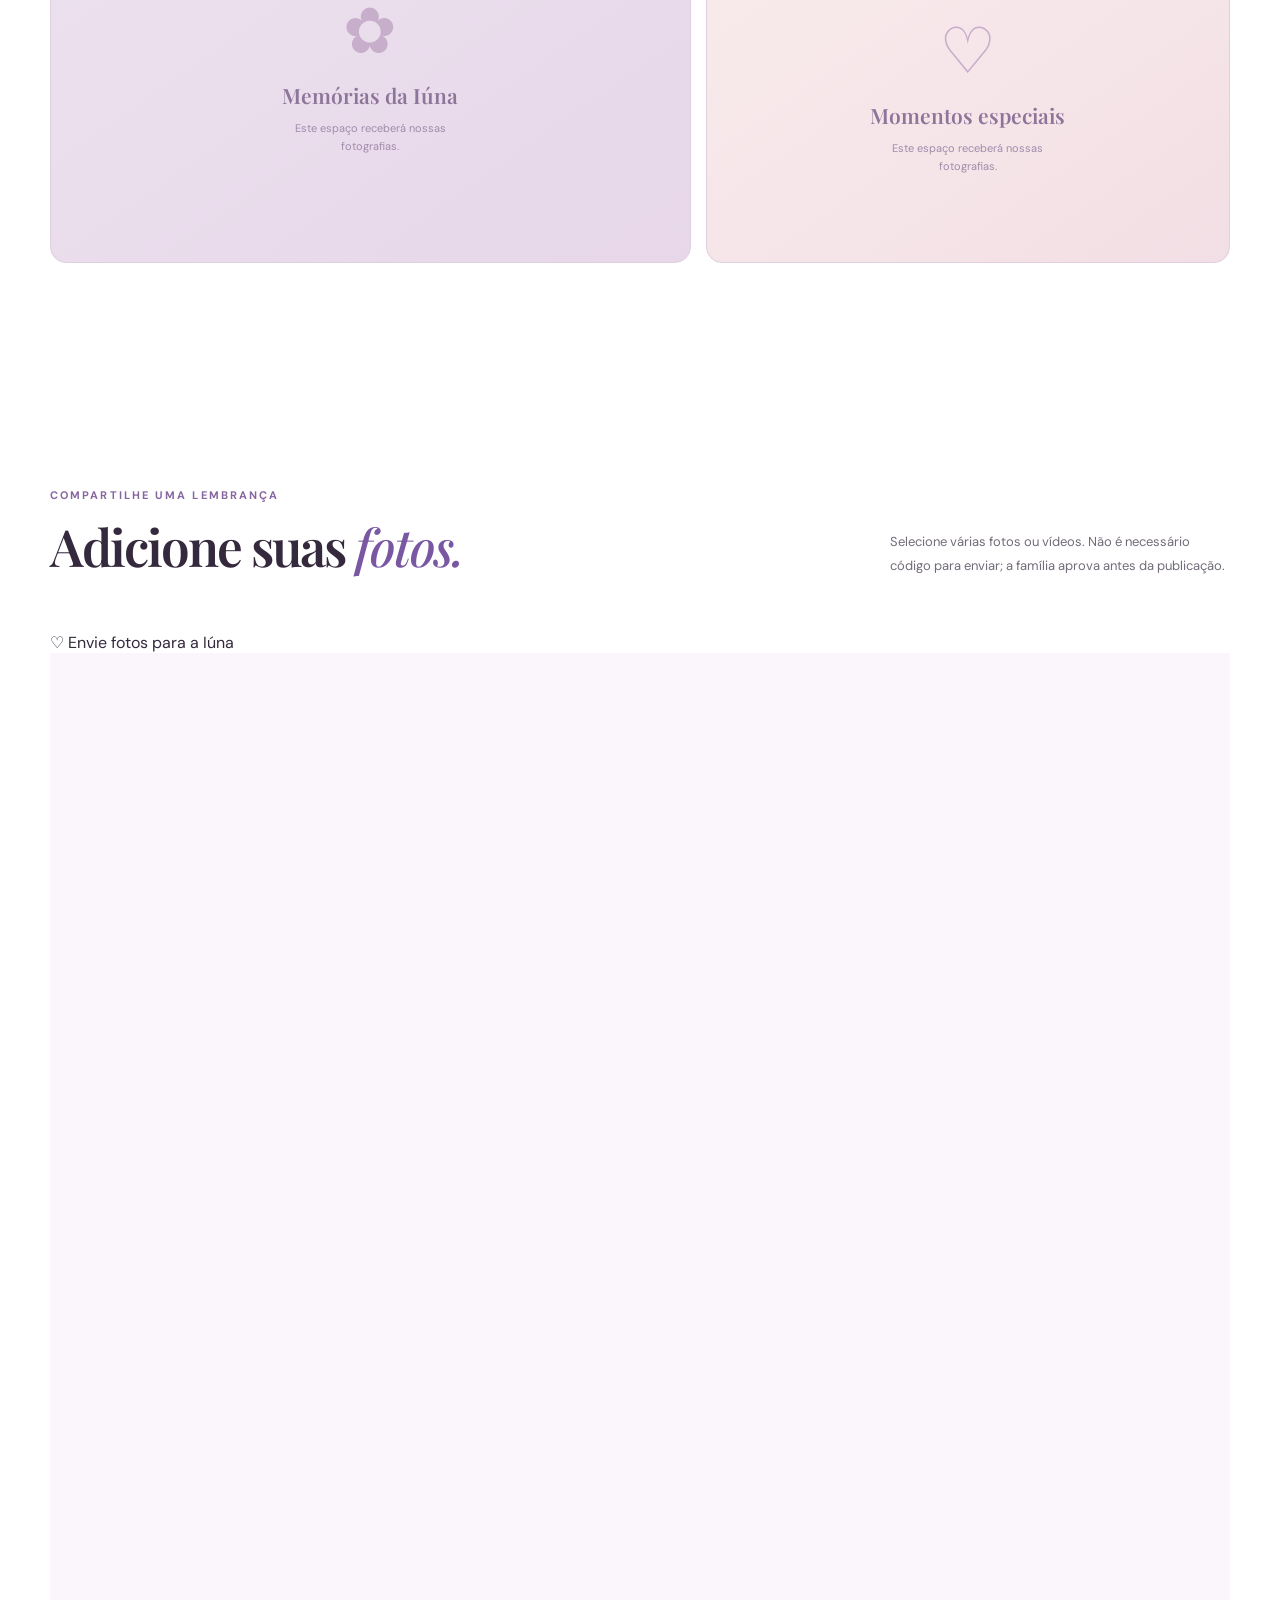
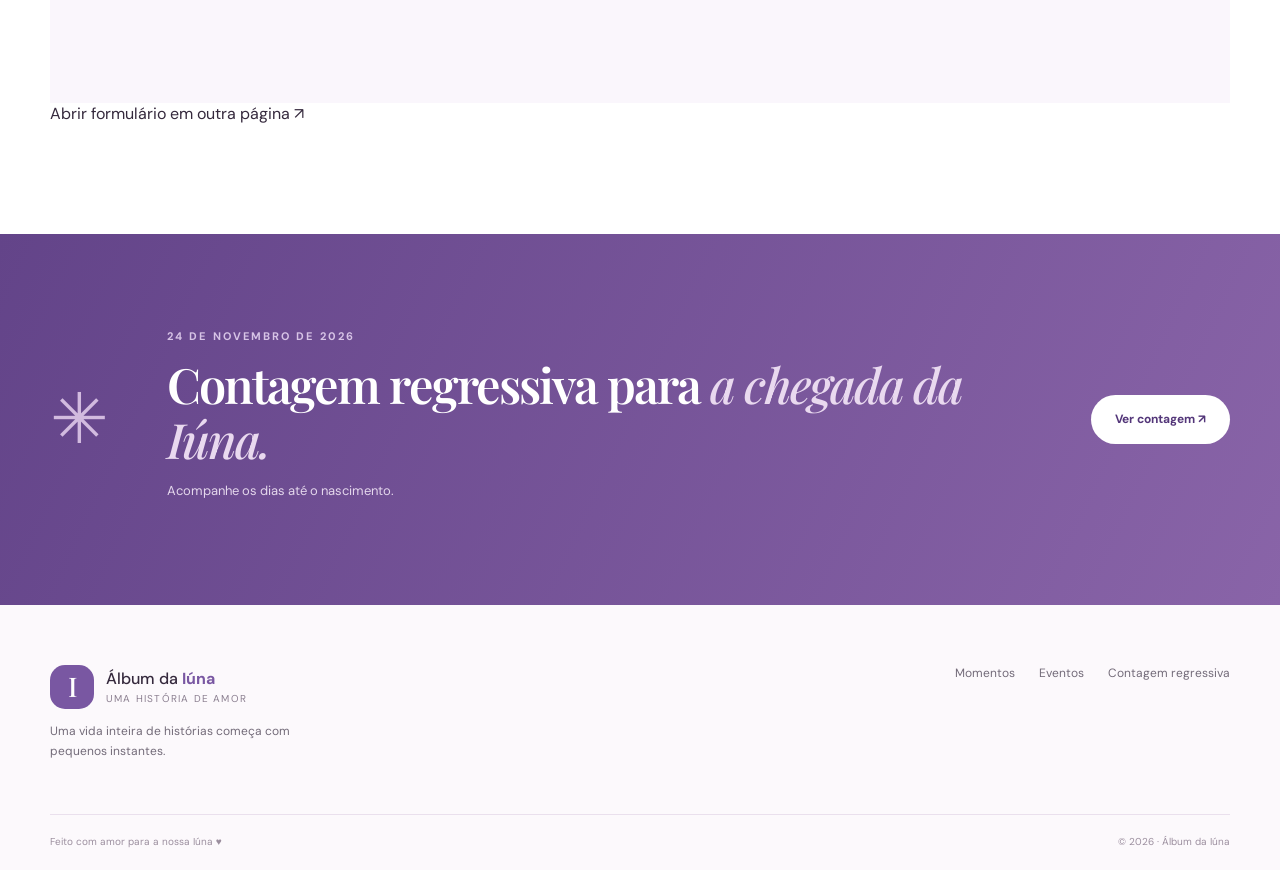
==== commit 79be7975: "Simplificar home e reunir álbuns sem conteúdo repetido" ====
--- a/index.html
+++ b/index.html
@@ -40,91 +40,30 @@
     </div>
   </header>
   <main id="principal">
-    <section class="hero">
-      <span class="hero__glow hero__glow--one"></span><span class="hero__glow hero__glow--two"></span>
-      <div class="container hero__layout">
-        <div class="hero__content">
-          <div class="eyebrow"><span class="eyebrow__dot"></span> Um álbum para toda a vida</div>
-          <h1>Antes mesmo de chegar, você já tinha <em>tantas histórias.</em></h1>
-          <p>Cada imagem é um pedacinho da nossa espera. Dos primeiros ultrassons aos encontros, abraços e sorrisos de quem já ama a nossa Iúna.</p>
-          <div class="hero__actions"><a class="btn btn--primary" href="#momentos">Explorar as memórias <span>↗</span></a><a class="btn btn--line" href="./nascimento.html">Até a chegada da Iúna <span>→</span></a></div>
-          <div class="hero__foot"><span class="mini-heart">♥</span><span>Feito com carinho, para que cada lembrança permaneça.</span></div>
-        </div>
-        <div class="hero__art" aria-label="Ilustração decorativa do álbum de lembranças">
-          <div class="art__arc art__arc--one"></div><div class="art__arc art__arc--two"></div>
-          <div class="art__frame"><span class="art__little">para sempre,</span><strong>Iúna</strong><span class="art__flower">✿</span><em>nosso maior presente</em></div>
-          <div class="art__seal">um amor<br>que cresce<br>a cada dia ✳</div><span class="art__spark">✳</span>
-        </div>
-      </div>
-      <div class="hero__bottom"><span>DESCUBRA A NOSSA HISTÓRIA</span><span>↓</span></div>
-    </section>
-
-    <section class="section moments" id="momentos">
-      <div class="container">
-        <div class="section__heading"><div><span class="kicker">OS CAPÍTULOS DA NOSSA HISTÓRIA</span><h2>Um pedacinho de cada <em>momento.</em></h2></div><p>Escolha uma lembrança para revisitar os dias, as pessoas e os encontros que tornaram essa espera tão especial.</p></div>
-        <div class="chapters">
-          <a class="chapter chapter--one" href="#ultrassons"><span class="chapter__number">01 / O COMEÇO</span><span class="chapter__ornament">♡</span><div><h3>Primeiros<br>ultrassons</h3><p>Quando o amor ganhou uma imagem.</p><span class="chapter__link">Descobrir memórias ↗</span></div></a>
-          <a class="chapter chapter--two" href="#cha"><span class="chapter__number">02 / CELEBRAÇÃO</span><span class="chapter__ornament">✿</span><div><h3>Chá de<br>fraldas</h3><p>Uma tarde cheia de carinho e alegria.</p><span class="chapter__link">Ver celebração ↗</span></div></a>
-          <a class="chapter chapter--three" href="#familia"><span class="chapter__number">03 / NOSSA BASE</span><span class="chapter__ornament">❀</span><div><h3>Nossa<br>família</h3><p>Os primeiros abraços da sua história.</p><span class="chapter__link">Ver família ↗</span></div></a>
-          <a class="chapter chapter--four" href="#amigos"><span class="chapter__number">04 / AFETOS</span><span class="chapter__ornament">✧</span><div><h3>Amigos<br>especiais</h3><p>Quem veio somar amor e boas memórias.</p><span class="chapter__link">Ver amigos ↗</span></div></a>
-        </div>
-      </div>
-    </section>
-
-    <section class="section photo-section" id="ultrassons" data-section="ultrassons">
-      <div class="container section-layout">
-        <div class="section-copy"><span class="kicker">CAPÍTULO 01 · PRIMEIRAS DESCOBERTAS</span><h2>O começo de <em>tudo.</em></h2><p>Antes dos primeiros abraços, os ultrassons já revelavam uma vida inteira de sonhos.</p><a class="text-link" href="#galeria-ultrassons">Ver todos os ultrassons <span>↗</span></a></div>
-        <div class="photo-group" id="galeria-ultrassons" data-album="ultrassons"></div>
-      </div>
-    </section>
-
-    <section class="section photo-section photo-section--blush" id="cha" data-section="cha">
-      <div class="container section-layout section-layout--reverse">
-        <div class="section-copy"><span class="kicker">CAPÍTULO 02 · UMA FESTA DE AMOR</span><h2>Chá de <em>fraldas.</em></h2><p>Os preparativos, os detalhes e cada sorriso de quem celebrou a chegada da Iúna conosco.</p><a class="text-link" href="#galeria-cha">Rever a celebração <span>↗</span></a></div>
-        <div class="photo-group" id="galeria-cha" data-album="cha"></div>
-      </div>
-    </section>
-
-    <section class="section photo-section" id="familia" data-section="familia">
-      <div class="container section-layout">
-        <div class="section-copy"><span class="kicker">CAPÍTULO 03 · DE ONDE VEM O AMOR</span><h2>Nossa <em>família.</em></h2><p>Gerações, encontros e aquele amor que vai acompanhar a Iúna em cada nova descoberta.</p><a class="text-link" href="#galeria-familia">Conhecer as lembranças <span>↗</span></a></div>
-        <div class="photo-group" id="galeria-familia" data-album="familia"></div>
-      </div>
-    </section>
-
-    <section class="section photo-section photo-section--sage" id="amigos" data-section="amigos">
-      <div class="container section-layout section-layout--reverse">
-        <div class="section-copy"><span class="kicker">CAPÍTULO 04 · ENCONTROS ESPECIAIS</span><h2>Amigos de <em>coração.</em></h2><p>Pessoas que fazem parte da nossa história e que já guardam um carinho imenso pela Iúna.</p><a class="text-link" href="#galeria-amigos">Ver fotos dos amigos <span>↗</span></a></div>
-        <div class="photo-group" id="galeria-amigos" data-album="amigos"></div>
-      </div>
-    </section>
-
-    <section class="section events" id="eventos">
-      <div class="container"><div class="section__heading"><div><span class="kicker">ENCONTROS QUE MARCARAM</span><h2>Datas para <em>lembrar.</em></h2></div><p>Um espaço especial para os nossos encontros e celebrações.</p></div>
-        <div class="events__grid">
-          <article class="event-card"><span class="event-card__icon">✿</span><span class="event-card__eyebrow">CHÁ DE FRALDAS · BAGÉ</span><h3>Uma tarde de abraços</h3><p>05 de setembro de 2026 · Sítio Mãe Velha</p><a href="#cha">Ver lembranças <span>↗</span></a></article>
-          <article class="event-card"><span class="event-card__icon">♡</span><span class="event-card__eyebrow">CHÁ DE FRALDAS · PORTO ALEGRE</span><h3>Mais um encontro especial</h3><p>03 de outubro de 2026 · Porto Alegre, RS</p><a href="#cha">Ver lembranças <span>↗</span></a></article>
-          <article class="event-card event-card--new"><span class="event-card__icon">✧</span><span class="event-card__eyebrow">NOVAS MEMÓRIAS</span><h3>Outros capítulos virão</h3><p>Este álbum vai crescer com cada novo encontro da nossa família.</p><span class="event-card__label">Em construção ♡</span></article>
-        </div>
-      </div>
-    </section>
-
-    <section class="section" id="enviar" style="background:linear-gradient(130deg,#f9f0fb,#fffaf6)">
-      <div class="container">
-        <span class="kicker">UM ÁLBUM FEITO POR TODOS NÓS</span>
-        <h2>Envie suas fotos para a <em>Iúna.</em></h2>
-        <p style="max-width:760px;line-height:1.8;color:#736b79">Família e amigos podem adicionar fotos e vídeos, escolher o álbum e compartilhar cada lembrança especial. Todas as imagens passam por aprovação antes de aparecerem publicamente.</p>
-        <div style="border:1px solid #e4d4e8;background:#fff;border-radius:22px;overflow:hidden;box-shadow:0 20px 45px #6e4b8826;margin-top:25px">
-          <div style="padding:20px 25px;background:#fbf6fd;font-weight:700;color:#674388">♡ Adicionar fotografias</div>
-          <div id="uploadEmbed" style="min-height:250px;padding:0"><p style="padding:25px;color:#7957a2">Preparando o formulário de envio…</p></div>
-          <div style="padding:17px 25px;background:#fbf6fd;font-size:12px;color:#675a70"><a href="./enviar-fotos.html" style="color:#674388;font-weight:700">Abrir o formulário em uma página separada ↗</a></div>
-        </div>
-      </div>
-    </section>
-    <section class="arrival">
-      <div class="container arrival__wrap"><span class="arrival__symbol">✳</span><div><span class="kicker">NOSSA PRÓXIMA GRANDE AVENTURA</span><h2>Contando os dias para <em>te conhecer.</em></h2><p>Uma página especial para acompanhar, com carinho, a espera pela chegada da Iúna.</p></div><a class="btn btn--light" href="./nascimento.html">Ver contagem regressiva ↗</a></div>
-    </section>
-  </main>
-  <footer class="footer"><div class="container footer__grid"><div><a class="logo logo--footer" href="./index.html"><span class="logo__mark">I</span><span>Álbum da <strong>Iúna</strong><small>uma história de amor</small></span></a><p>Uma vida inteira de histórias começa com pequenos instantes.</p></div><nav aria-label="Links do rodapé"><a href="#momentos">Momentos</a><a href="#eventos">Eventos</a><a href="./nascimento.html">Contagem regressiva</a></nav></div><div class="container footer__bottom"><span>Feito com amor para a nossa Iúna ♥</span><span>© 2026 · Álbum da Iúna</span></div></footer>
+<section class="hero hero--compact"><div class="container hero__layout">
+  <div class="hero__content"><div class="eyebrow"><span class="eyebrow__dot"></span> ÁLBUM DA IÚNA</div>
+  <h1>Momentos que ficam <em>para sempre.</em></h1>
+  <p>Os ultrassons, a família, os amigos e os encontros que fazem parte da história da Iúna — tudo em um só lugar.</p>
+  <div class="hero__actions"><a class="btn btn--primary" href="#momentos">Ver fotografias ↗</a><a class="btn btn--line" href="#enviar">Enviar minhas fotos ♡</a></div>
+  <div class="hero__foot">Fotos publicadas após aprovação da família.</div></div>
+  <div class="hero__art"><div class="art__arc art__arc--one"></div><div class="art__arc art__arc--two"></div><div class="art__frame"><span class="art__little">um álbum de amor</span><strong>Iúna</strong><span class="art__flower">✿</span><em>nossas memórias</em></div></div>
+</div></section>
+<section class="section gallery-home" id="momentos"><div class="container">
+  <div class="section__heading"><div><span class="kicker">FOTOGRAFIAS</span><h2>Nossos <em>álbuns.</em></h2></div><p>Escolha um momento. Clique em uma foto para ampliar e ler a legenda.</p></div>
+  <div class="gallery-home__grid">
+    <article class="gallery-home__album" id="ultrassons"><div class="gallery-home__title"><div><span class="kicker">01 · PRIMEIRAS IMAGENS</span><h3>Ultrassons</h3></div><span>♡</span></div><div class="photo-group" id="galeria-ultrassons" data-album="ultrassons"></div></article>
+    <article class="gallery-home__album" id="cha"><div class="gallery-home__title"><div><span class="kicker">02 · CELEBRAÇÃO</span><h3>Chá de fraldas</h3></div><span>✿</span></div><div class="photo-group" id="galeria-cha" data-album="cha"></div></article>
+    <article class="gallery-home__album" id="familia"><div class="gallery-home__title"><div><span class="kicker">03 · AMOR DE CASA</span><h3>Família</h3></div><span>♡</span></div><div class="photo-group" id="galeria-familia" data-album="familia"></div></article>
+    <article class="gallery-home__album" id="amigos"><div class="gallery-home__title"><div><span class="kicker">04 · PESSOAS ESPECIAIS</span><h3>Amigos</h3></div><span>✧</span></div><div class="photo-group" id="galeria-amigos" data-album="amigos"></div></article>
+    <article class="gallery-home__album" id="eventos"><div class="gallery-home__title"><div><span class="kicker">05 · ENCONTROS</span><h3>Eventos</h3></div><span>✿</span></div><div class="photo-group" id="galeria-eventos" data-album="eventos"></div></article>
+  </div>
+</div></section>
+<section class="section upload-home" id="enviar"><div class="container">
+ <div class="section__heading"><div><span class="kicker">COMPARTILHE UMA LEMBRANÇA</span><h2>Adicione suas <em>fotos.</em></h2></div><p>Selecione várias fotos ou vídeos. Não é necessário código para enviar; a família aprova antes da publicação.</p></div>
+ <div class="upload-home__panel"><div class="upload-home__head">♡ Envie fotos para a Iúna</div><div id="uploadEmbed"><p class="upload-home__message">Carregando formulário…</p></div><div class="upload-home__foot"><a href="./enviar-fotos.html">Abrir formulário em outra página ↗</a></div></div>
+</div></section>
+<section class="arrival"><div class="container arrival__wrap"><span class="arrival__symbol">✳</span><div><span class="kicker">24 DE NOVEMBRO DE 2026</span><h2>Contagem regressiva para <em>a chegada da Iúna.</em></h2><p>Acompanhe os dias até o nascimento.</p></div><a class="btn btn--light" href="./nascimento.html">Ver contagem ↗</a></div></section>
+</main>
+    <footer class="footer"><div class="container footer__grid"><div><a class="logo logo--footer" href="./index.html"><span class="logo__mark">I</span><span>Álbum da <strong>Iúna</strong><small>uma história de amor</small></span></a><p>Uma vida inteira de histórias começa com pequenos instantes.</p></div><nav aria-label="Links do rodapé"><a href="#momentos">Momentos</a><a href="#eventos">Eventos</a><a href="./nascimento.html">Contagem regressiva</a></nav></div><div class="container footer__bottom"><span>Feito com amor para a nossa Iúna ♥</span><span>© 2026 · Álbum da Iúna</span></div></footer>
   <dialog class="lightbox" id="lightbox" aria-label="Visualização ampliada de fotografia"><button class="lightbox__close" type="button" data-close aria-label="Fechar">×</button><button type="button" class="lightbox__prev" data-step="-1" aria-label="Foto anterior">‹</button><figure><img id="lightboxImg" alt=""><figcaption><strong id="lightboxTitle"></strong><span id="lightboxCaption"></span></figcaption></figure><button type="button" class="lightbox__next" data-step="1" aria-label="Próxima foto">›</button></dialog>
 </body></html>
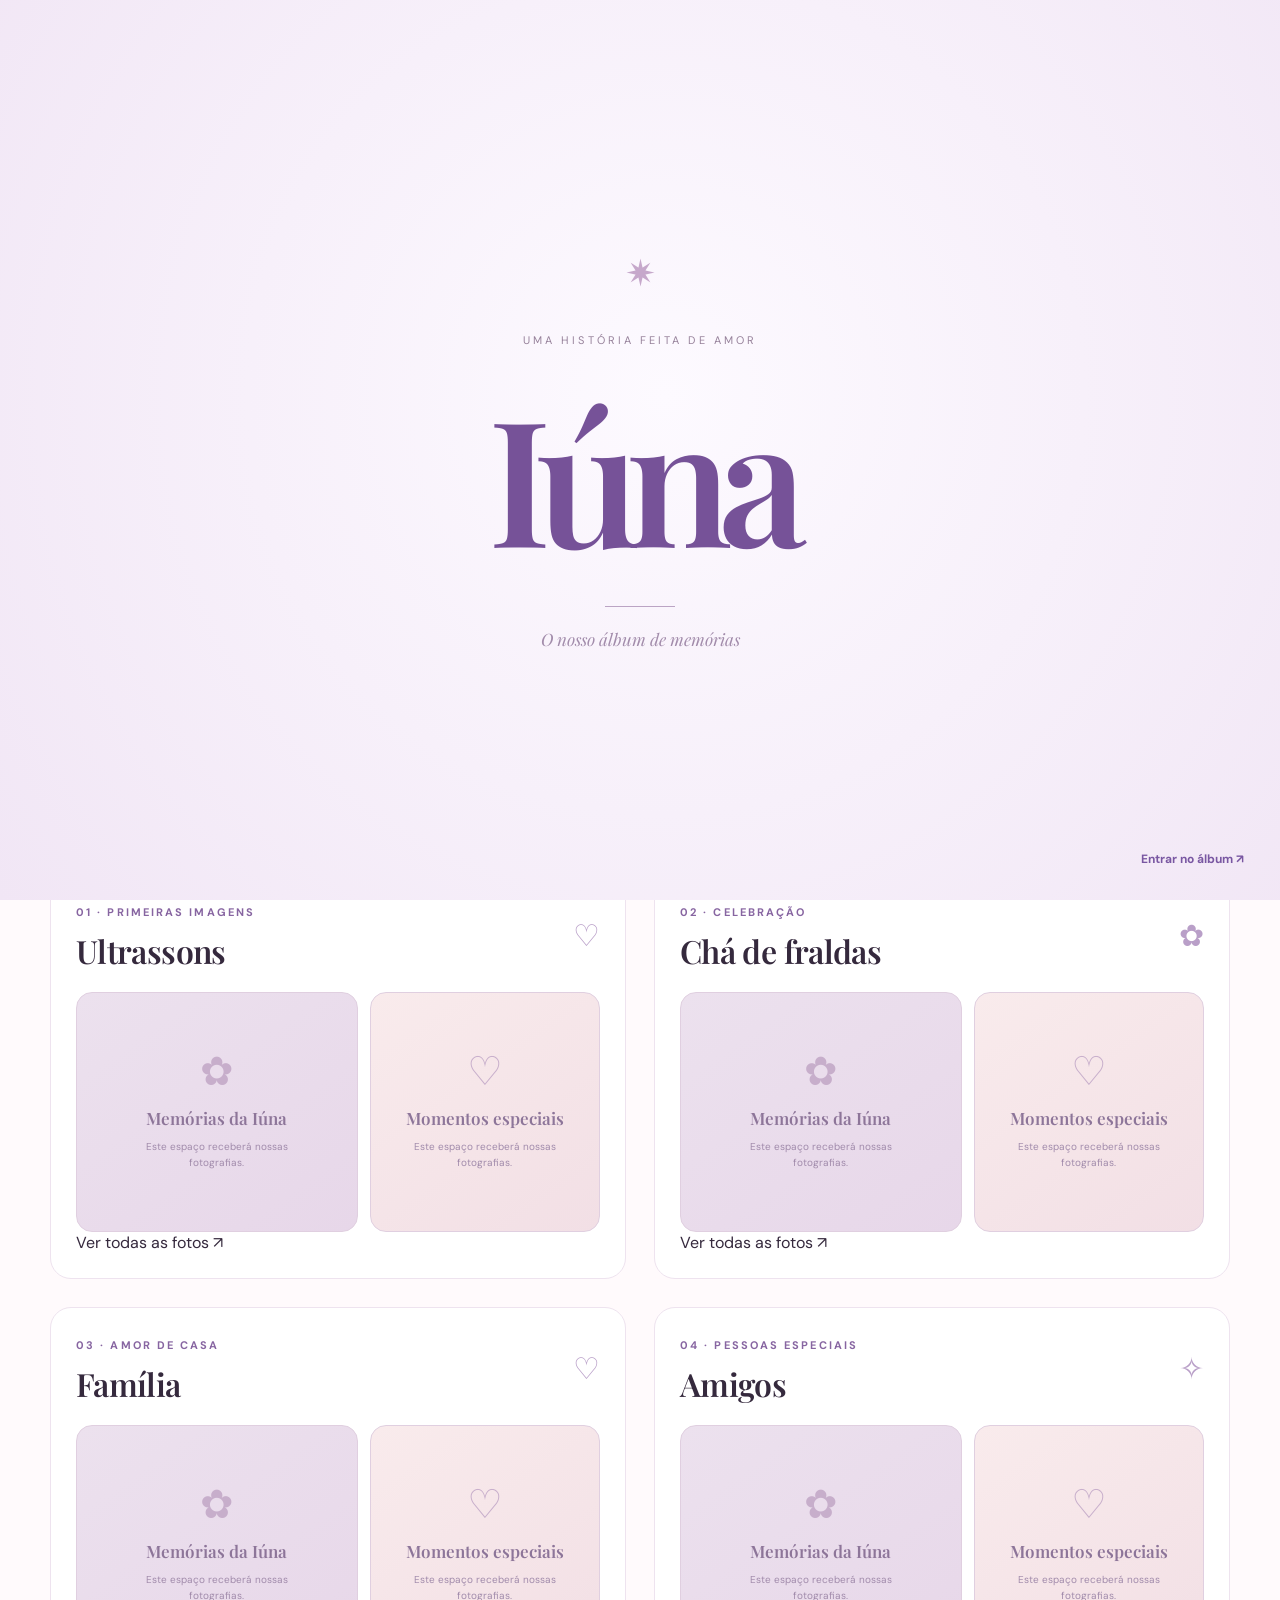
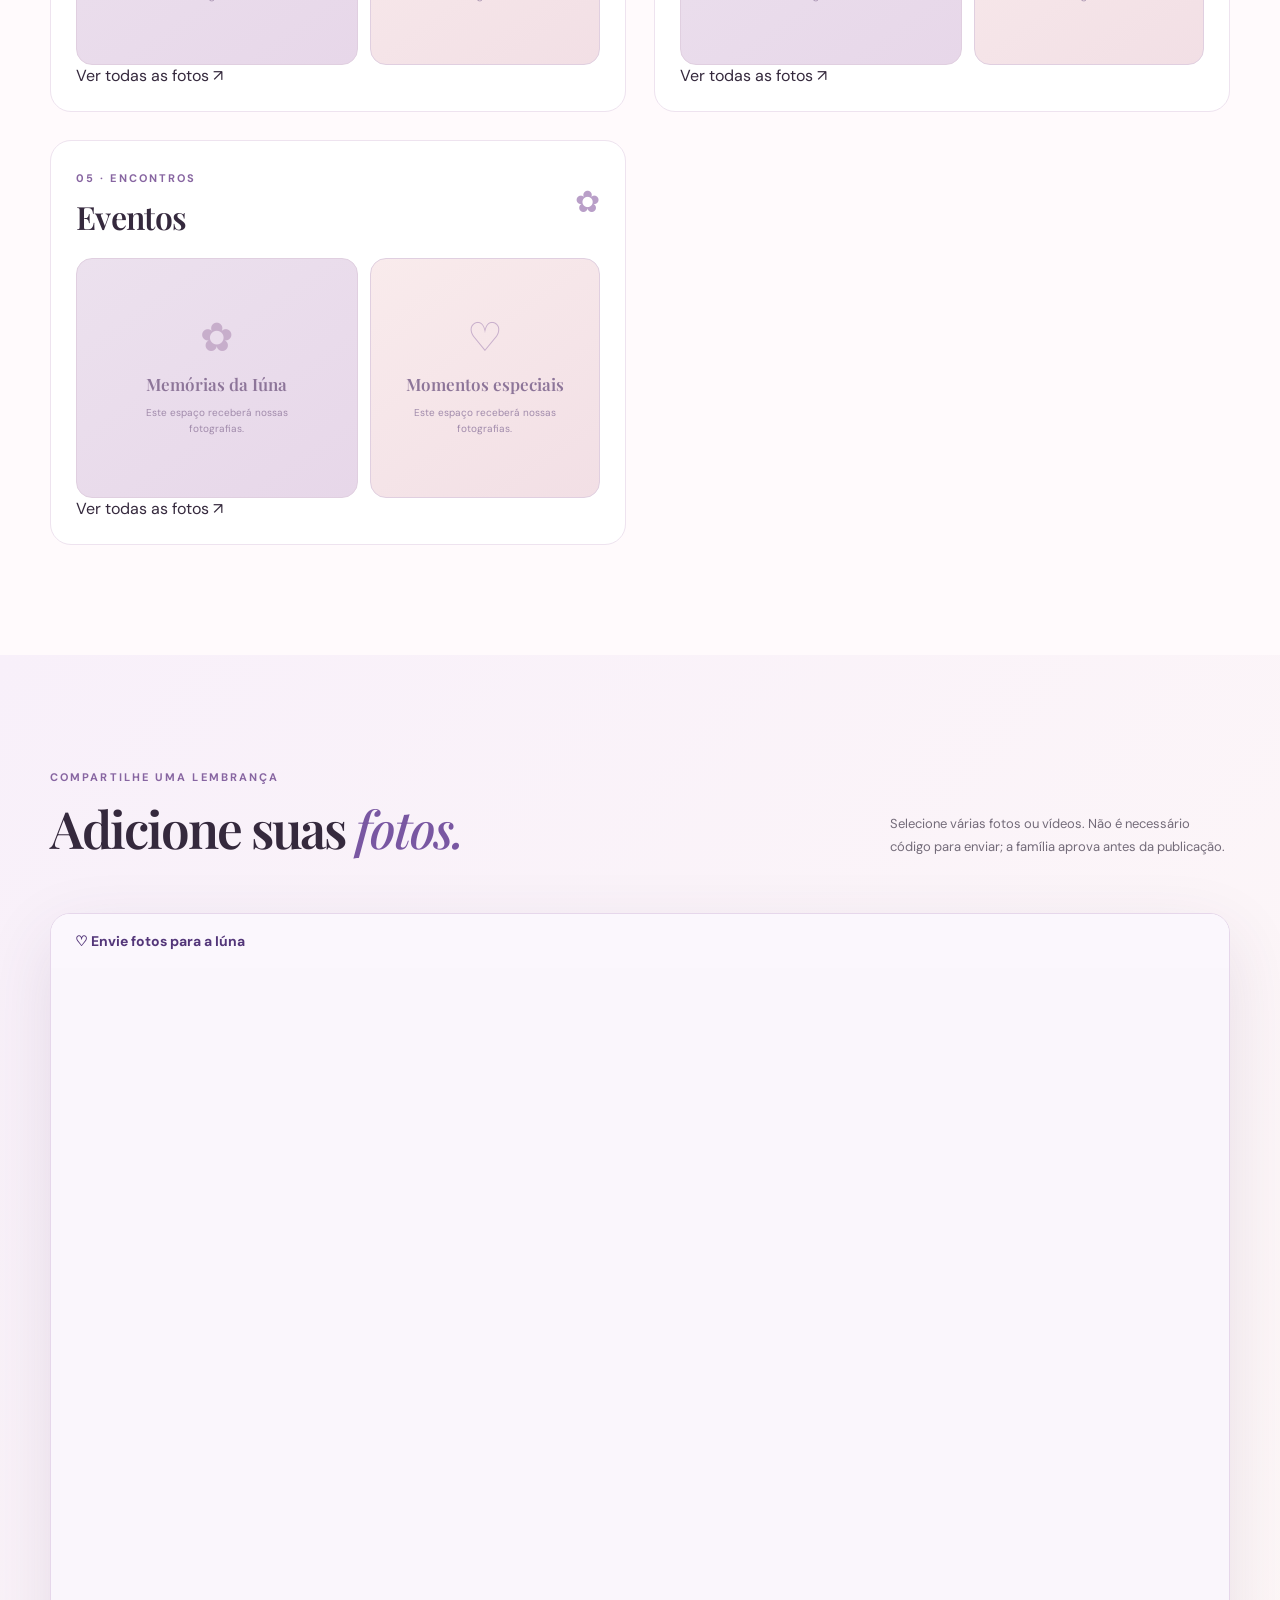
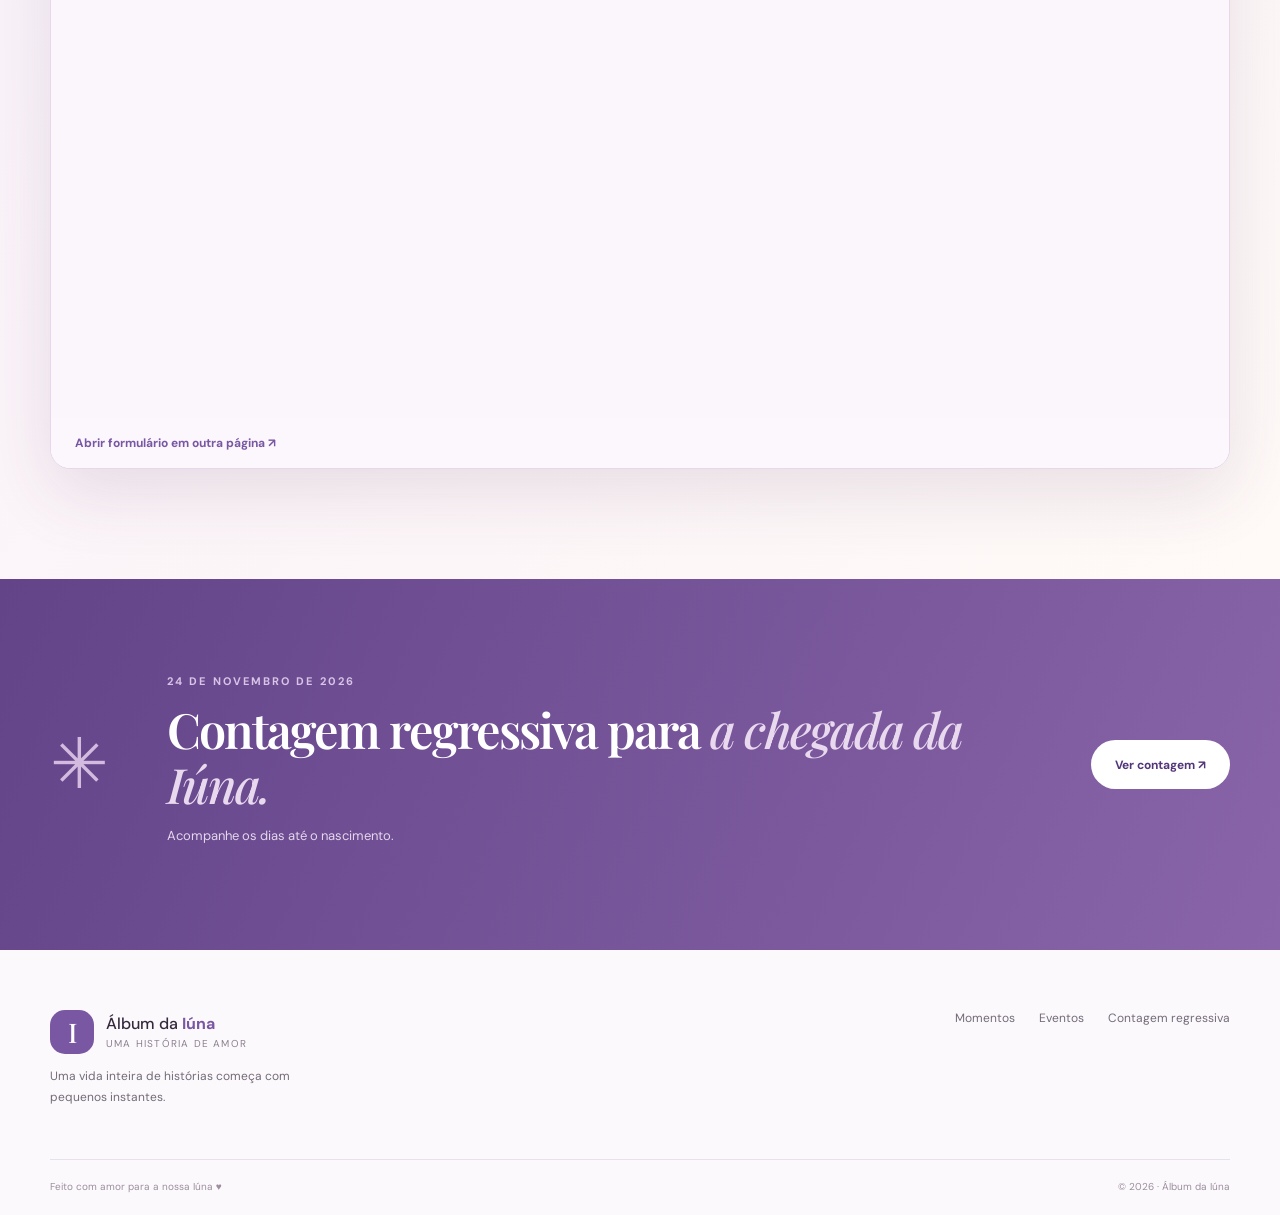
==== commit 7ffcea81: "Abrir álbum completo e mostrar todas as fotografias aprovadas" ====
--- a/index.html
+++ b/index.html
@@ -51,11 +51,11 @@
 <section class="section gallery-home" id="momentos"><div class="container">
   <div class="section__heading"><div><span class="kicker">FOTOGRAFIAS</span><h2>Nossos <em>álbuns.</em></h2></div><p>Escolha um momento. Clique em uma foto para ampliar e ler a legenda.</p></div>
   <div class="gallery-home__grid">
-    <article class="gallery-home__album" id="ultrassons"><div class="gallery-home__title"><div><span class="kicker">01 · PRIMEIRAS IMAGENS</span><h3>Ultrassons</h3></div><span>♡</span></div><div class="photo-group" id="galeria-ultrassons" data-album="ultrassons"></div></article>
-    <article class="gallery-home__album" id="cha"><div class="gallery-home__title"><div><span class="kicker">02 · CELEBRAÇÃO</span><h3>Chá de fraldas</h3></div><span>✿</span></div><div class="photo-group" id="galeria-cha" data-album="cha"></div></article>
-    <article class="gallery-home__album" id="familia"><div class="gallery-home__title"><div><span class="kicker">03 · AMOR DE CASA</span><h3>Família</h3></div><span>♡</span></div><div class="photo-group" id="galeria-familia" data-album="familia"></div></article>
-    <article class="gallery-home__album" id="amigos"><div class="gallery-home__title"><div><span class="kicker">04 · PESSOAS ESPECIAIS</span><h3>Amigos</h3></div><span>✧</span></div><div class="photo-group" id="galeria-amigos" data-album="amigos"></div></article>
-    <article class="gallery-home__album" id="eventos"><div class="gallery-home__title"><div><span class="kicker">05 · ENCONTROS</span><h3>Eventos</h3></div><span>✿</span></div><div class="photo-group" id="galeria-eventos" data-album="eventos"></div></article>
+    <article class="gallery-home__album" id="ultrassons"><div class="gallery-home__title"><div><span class="kicker">01 · PRIMEIRAS IMAGENS</span><h3>Ultrassons</h3></div><span>♡</span></div><div class="photo-group" id="galeria-ultrassons" data-album="ultrassons"></div><a class="album-open" href="./album.html?album=ultrassons" aria-label="Ver todas as fotos de Ultrassons">Ver todas as fotos <span>↗</span></a></article>
+    <article class="gallery-home__album" id="cha"><div class="gallery-home__title"><div><span class="kicker">02 · CELEBRAÇÃO</span><h3>Chá de fraldas</h3></div><span>✿</span></div><div class="photo-group" id="galeria-cha" data-album="cha"></div><a class="album-open" href="./album.html?album=cha" aria-label="Ver todas as fotos de Chá de fraldas">Ver todas as fotos <span>↗</span></a></article>
+    <article class="gallery-home__album" id="familia"><div class="gallery-home__title"><div><span class="kicker">03 · AMOR DE CASA</span><h3>Família</h3></div><span>♡</span></div><div class="photo-group" id="galeria-familia" data-album="familia"></div><a class="album-open" href="./album.html?album=familia" aria-label="Ver todas as fotos de Família">Ver todas as fotos <span>↗</span></a></article>
+    <article class="gallery-home__album" id="amigos"><div class="gallery-home__title"><div><span class="kicker">04 · PESSOAS ESPECIAIS</span><h3>Amigos</h3></div><span>✧</span></div><div class="photo-group" id="galeria-amigos" data-album="amigos"></div><a class="album-open" href="./album.html?album=amigos" aria-label="Ver todas as fotos de Amigos">Ver todas as fotos <span>↗</span></a></article>
+    <article class="gallery-home__album" id="eventos"><div class="gallery-home__title"><div><span class="kicker">05 · ENCONTROS</span><h3>Eventos</h3></div><span>✿</span></div><div class="photo-group" id="galeria-eventos" data-album="eventos"></div><a class="album-open" href="./album.html?album=eventos" aria-label="Ver todas as fotos de Eventos">Ver todas as fotos <span>↗</span></a></article>
   </div>
 </div></section>
 <section class="section upload-home" id="enviar"><div class="container">
--- a/assets/css/site.css
+++ b/assets/css/site.css
@@ -6,3 +6,10 @@
 @media(max-width:980px){.nav-toggle{display:block}.nav{display:none;position:absolute;top:86px;left:0;right:0;background:#fff;flex-direction:column;align-items:stretch;gap:0;box-shadow:0 20px 35px #3c29401c;padding:14px 25px}.nav.is-open{display:flex}.nav a{padding:13px 0}.nav .nav__special{padding:15px}.hero__layout{gap:10px;grid-template-columns:1fr .75fr}.art__arc{width:320px;height:320px}.art__arc--two{width:270px;height:270px}.art__frame{width:230px;height:315px}.art__frame strong{font-size:58px}.art__seal{right:0;width:98px;height:98px;font-size:10px}.chapters{grid-template-columns:repeat(2,1fr)}.section-layout,.section-layout--reverse{gap:35px}.arrival__wrap{grid-template-columns:60px 1fr}.arrival .btn{grid-column:2;justify-self:start}}
 @media(max-width:680px){.container{width:min(100% - 36px,1180px)}.header__in{min-height:72px}.nav{top:72px}.hero{min-height:0}.hero__layout{grid-template-columns:1fr;gap:10px;padding:70px 0 40px}.hero h1{font-size:clamp(45px,10.5vw,64px)}.hero__content>p{font-size:14px}.hero__art{height:340px;margin:20px 0}.art__arc{width:310px;height:310px}.art__frame{height:275px;width:210px}.art__frame strong{font-size:50px}.art__seal{right:4%;bottom:10px}.hero__foot{margin-top:20px}.section{padding:70px 0}.section__heading{display:block}.section__heading h2,.section-copy h2{font-size:40px}.section__heading>p{max-width:none}.chapters{gap:10px}.chapter{min-height:290px;padding:18px}.chapter h3{font-size:25px}.chapter__number{font-size:8px}.chapter__ornament{font-size:70px;top:75px}.chapter p{font-size:11px}.chapter__link{font-size:10px}.section-layout,.section-layout--reverse{grid-template-columns:1fr;gap:20px}.section-layout--reverse .section-copy{order:0}.section-layout--reverse .photo-group{order:1}.photo-group{min-height:240px}.photo-card,.photo-placeholder{min-height:240px}.events__grid{grid-template-columns:1fr}.event-card{min-height:260px}.arrival__wrap{grid-template-columns:1fr;gap:12px}.arrival .btn{grid-column:1}.arrival__symbol{font-size:46px}.footer__grid{flex-direction:column}.footer__bottom{gap:12px;flex-wrap:wrap}.countdown{gap:7px}.countdown>div{padding:20px 2px;border-radius:13px}.countdown strong{font-size:38px}.countdown span{font-size:9px}.count-page{padding:55px 0}.count-page h1{font-size:45px}.intro__skip{right:20px}}
 @media(prefers-reduced-motion:reduce){*,*:before,*:after{animation-duration:.01ms!important;transition-duration:.01ms!important;scroll-behavior:auto!important}}
+
+
+/* Página inicial compacta: um único bloco por álbum. */
+.hero--compact{min-height:0}.hero--compact .hero__layout{padding-top:68px;padding-bottom:68px}.hero--compact .hero__art{height:360px}.hero--compact .art__arc--one{width:330px;height:330px}.hero--compact .art__arc--two{width:290px;height:290px}.hero--compact .art__frame{height:300px;width:235px}.hero--compact .art__frame strong{font-size:55px}.hero--compact h1{font-size:clamp(43px,4.7vw,70px)}
+.gallery-home{background:#fffafc}.gallery-home__grid{display:grid;grid-template-columns:repeat(2,minmax(0,1fr));gap:28px}.gallery-home__album{background:white;border:1px solid #eee3ef;border-radius:21px;padding:25px;min-width:0}.gallery-home__title{display:flex;align-items:center;justify-content:space-between;margin-bottom:20px}.gallery-home__title h3{font:600 32px "Playfair Display",serif;letter-spacing:-.02em;margin:8px 0 0}.gallery-home__title>span{font-size:30px;color:#b99fc8}.gallery-home .photo-group{min-height:230px;gap:12px}.gallery-home .photo-card,.gallery-home .photo-placeholder{min-height:240px}.gallery-home .photo-card:nth-child(2),.gallery-home .photo-placeholder:nth-child(2){margin-top:0}.gallery-home .photo-placeholder__symbol{font-size:40px}.gallery-home .photo-placeholder strong{font-size:17px}.gallery-home .photo-placeholder p{font-size:10px}
+.upload-home{background:linear-gradient(130deg,#f8f0fa,#fff9f7)}.upload-home__panel{background:#fff;overflow:hidden;border-radius:20px;border:1px solid #e6d7eb;box-shadow:var(--shadow)}.upload-home__head{padding:18px 24px;background:#fbf7fd;color:var(--deep);font-weight:700;font-size:14px}.upload-home__message{padding:35px;color:var(--muted)}.upload-home__foot{padding:17px 24px;background:#fbf7fd;font-weight:700;color:var(--purple);font-size:12px}.upload-home iframe{width:100%;border:0;display:block;height:1100px}
+@media(max-width:760px){.gallery-home__grid{grid-template-columns:1fr}.gallery-home__album{padding:17px}.gallery-home__title h3{font-size:27px}.gallery-home .photo-card,.gallery-home .photo-placeholder{min-height:190px}.hero--compact .hero__layout{padding-top:50px;padding-bottom:35px}}
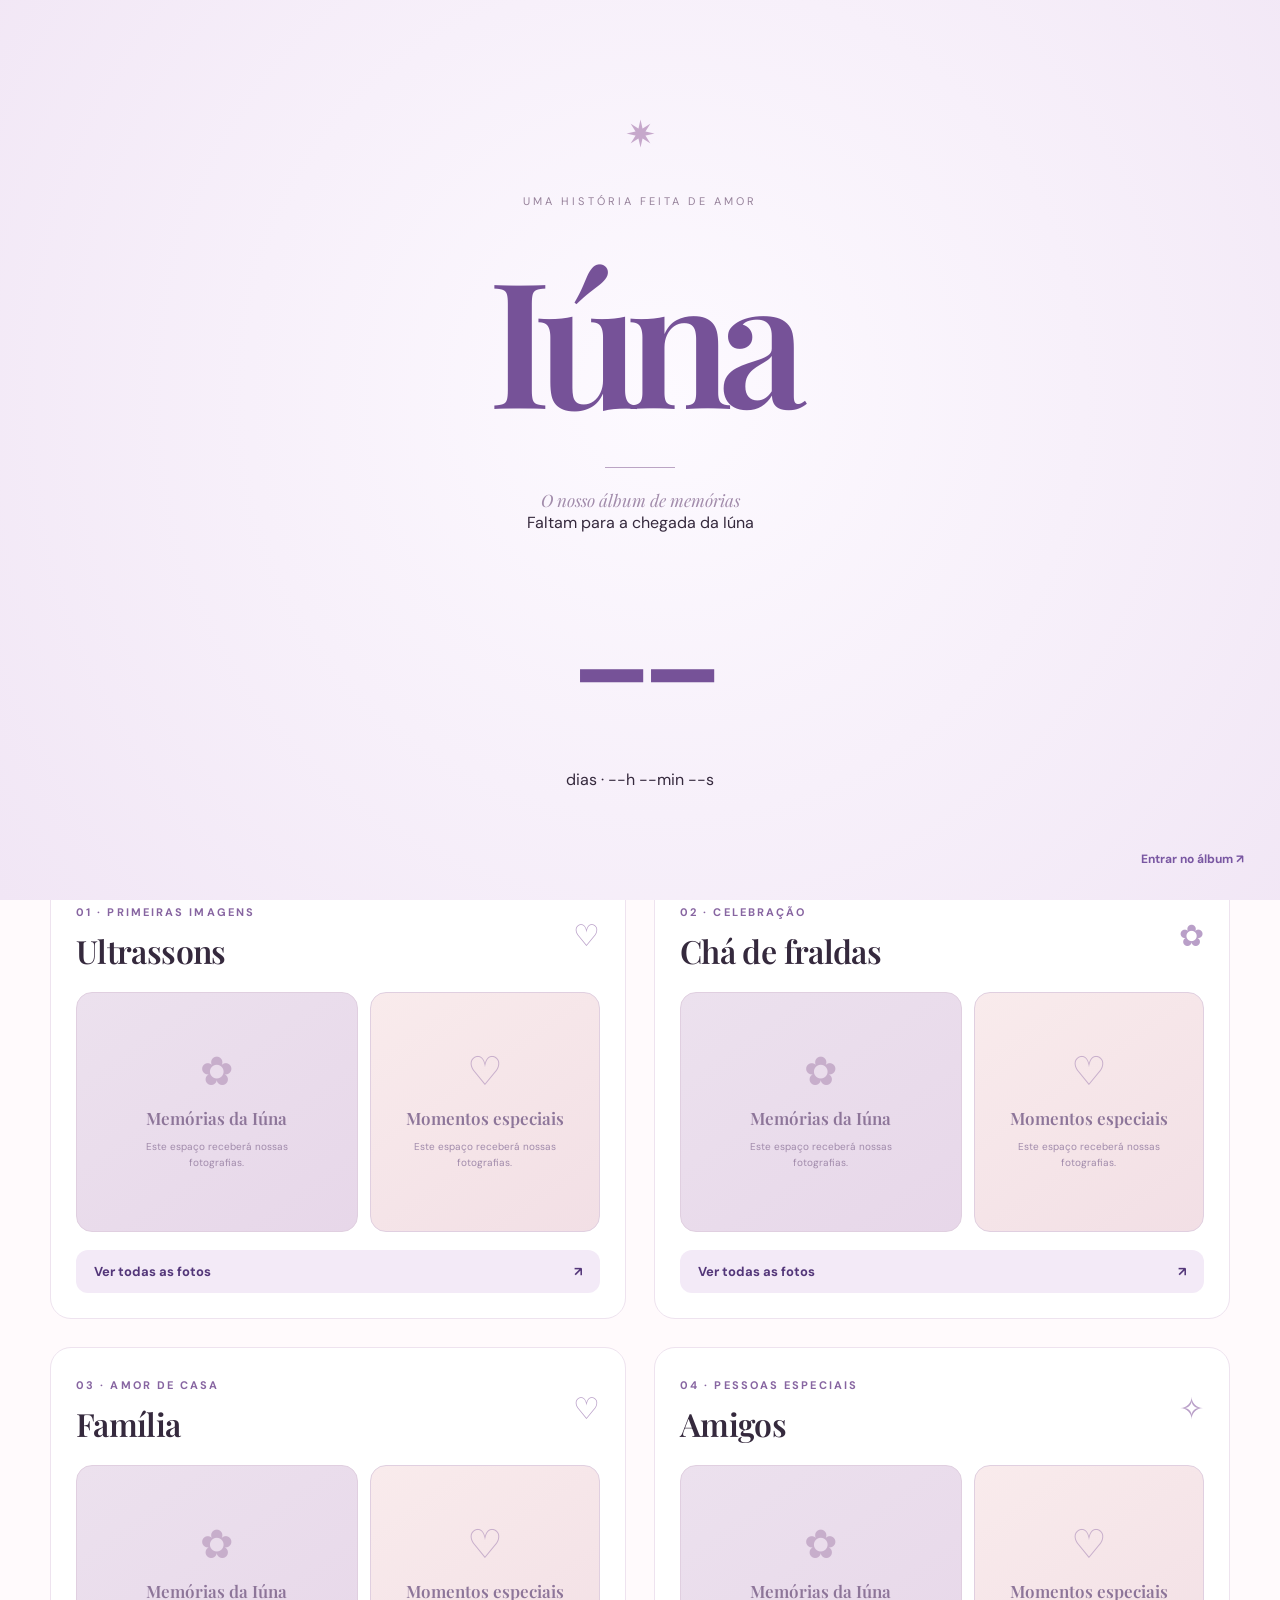
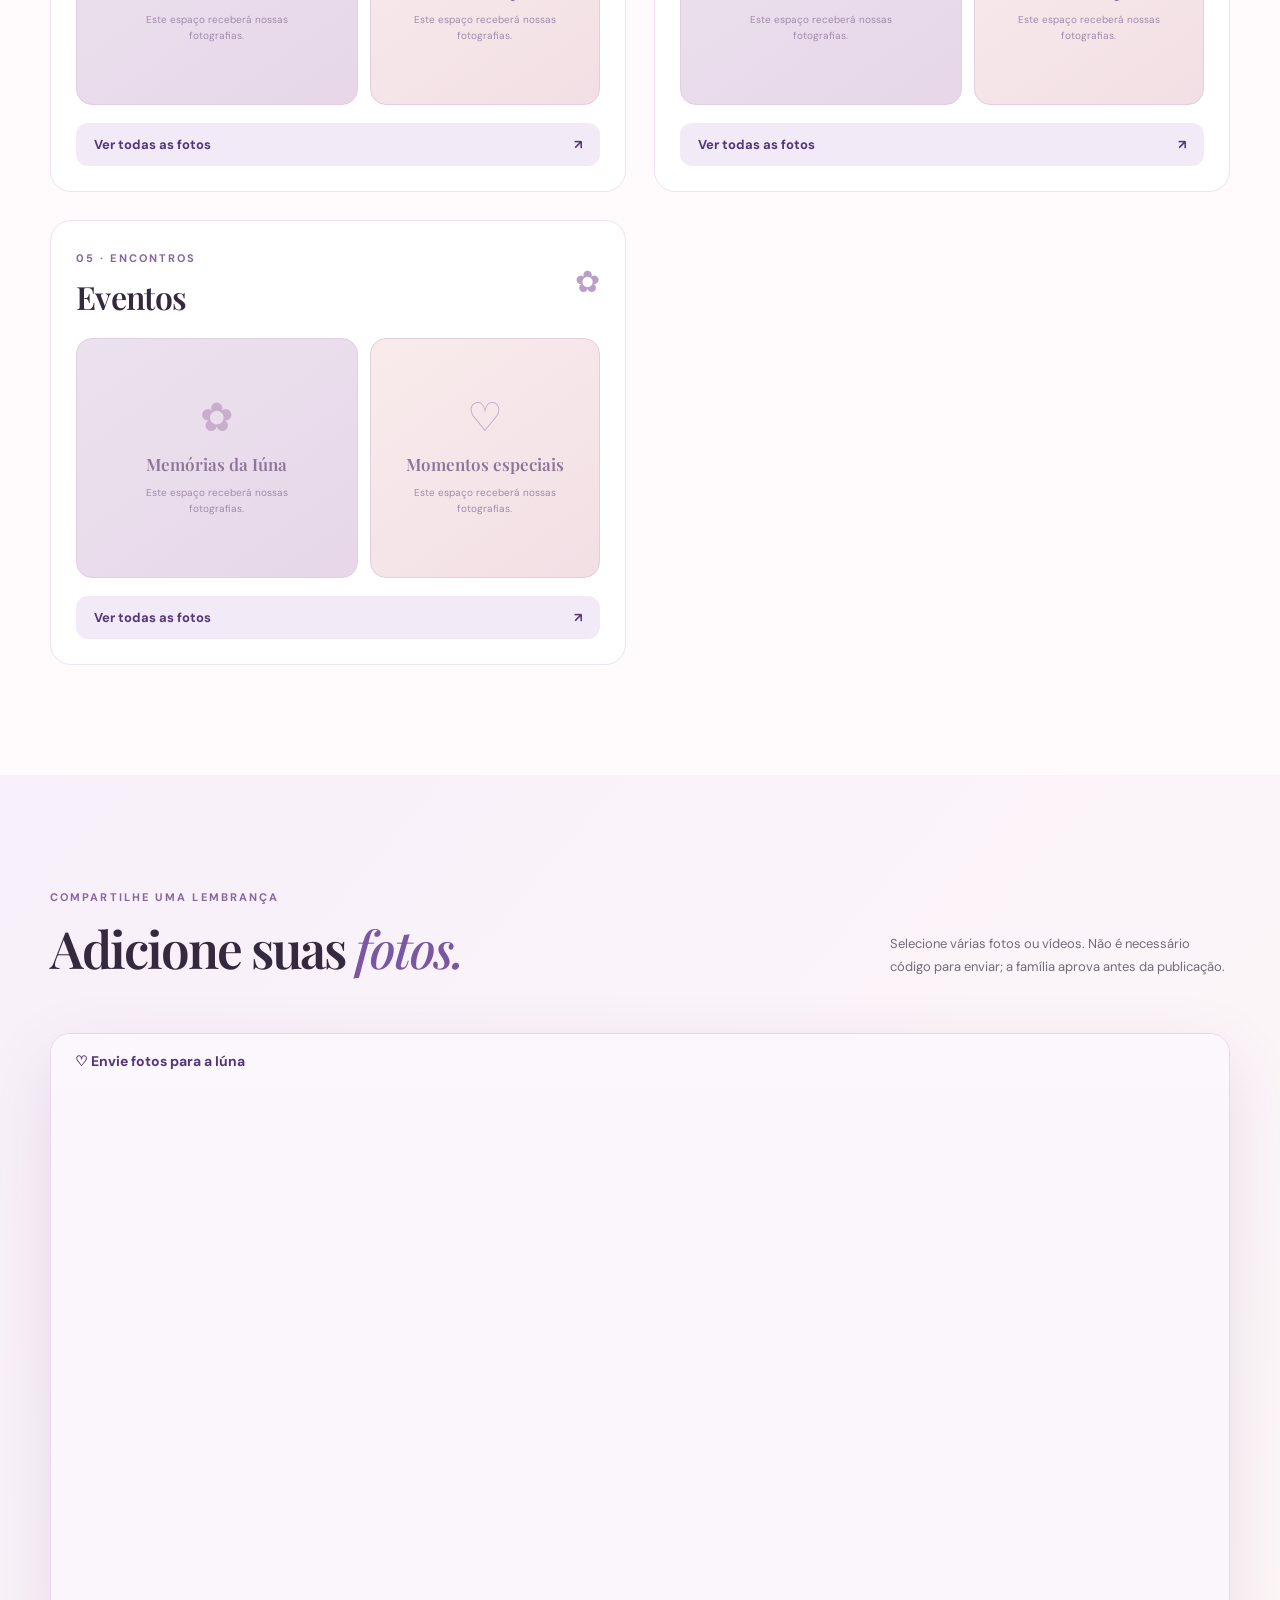
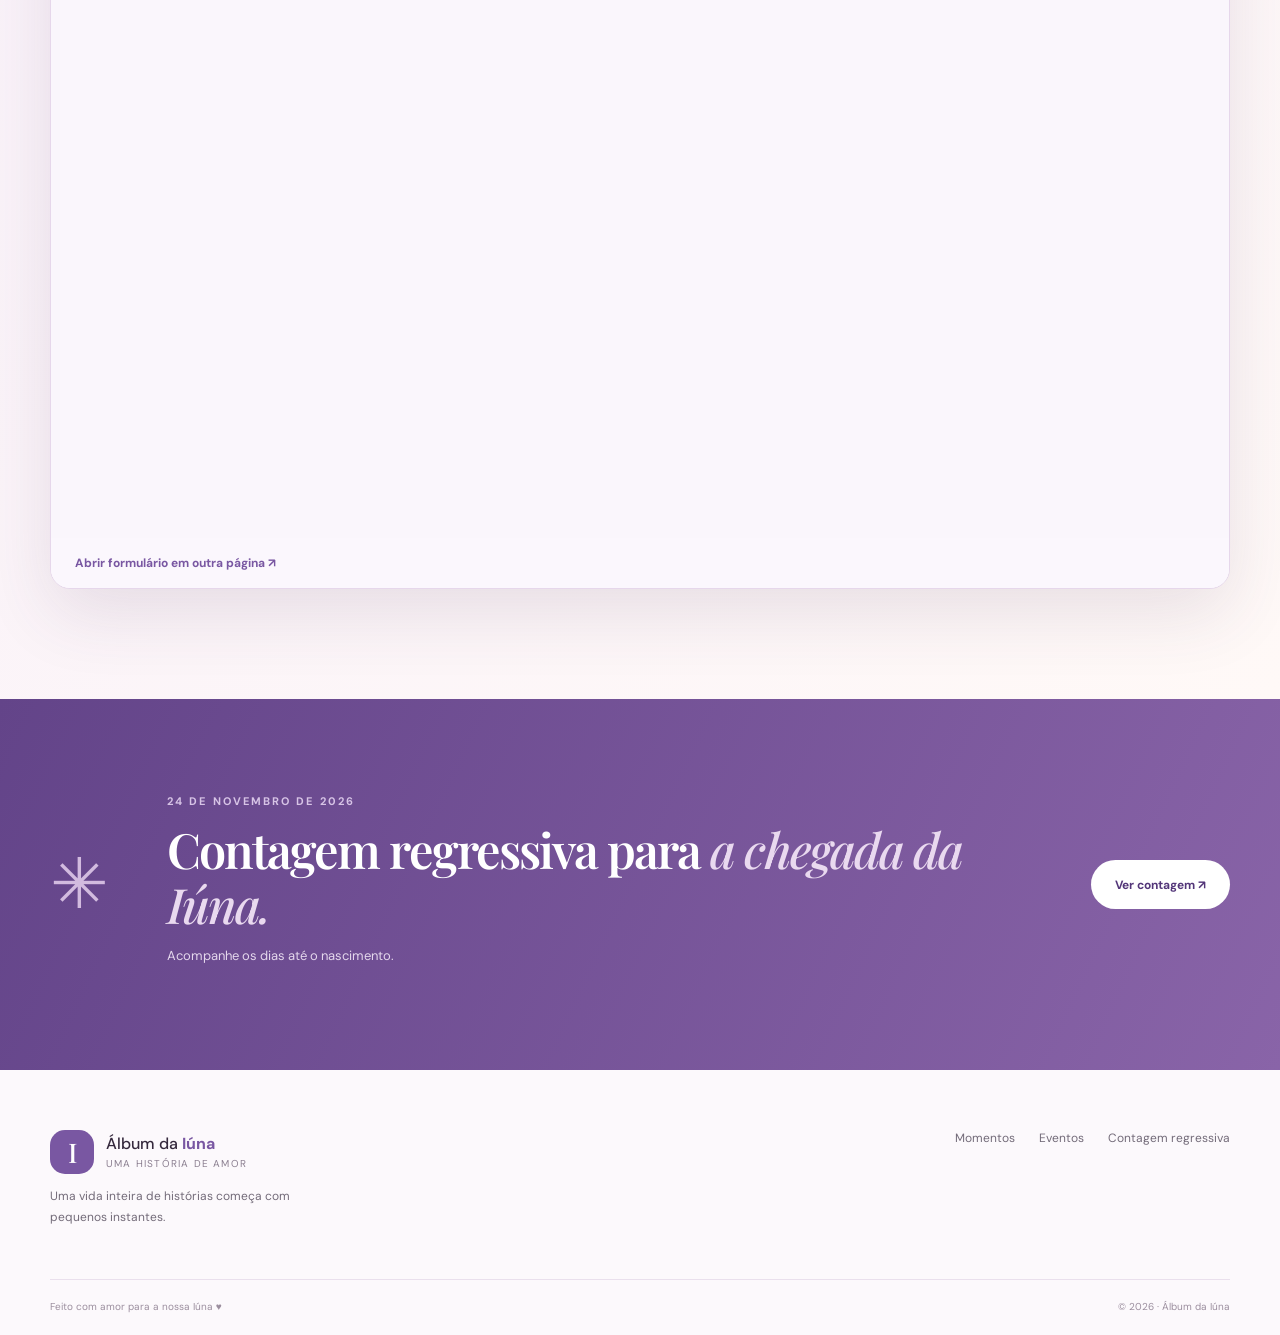
==== commit f5682ed2: "Adicionar contagem regressiva na abertura e widget flutuante da Iúna" ====
--- a/index.html
+++ b/index.html
@@ -21,9 +21,11 @@
       <strong id="introName">Iúna</strong>
       <span class="intro__line"></span>
       <small>O nosso álbum de memórias</small>
+      <div class="intro-count" aria-label="Contagem regressiva para o nascimento"><span>Faltam para a chegada da Iúna</span><strong id="introDays">--</strong><span id="introRest">dias · --h --min --s</span></div>
     </div>
     <button class="intro__skip" id="skipIntro" type="button">Entrar no álbum ↗</button>
   </div>
+  <a class="floating-count" id="floatingCount" href="./nascimento.html" aria-label="Ver contagem regressiva do nascimento da Iúna" hidden><span class="floating-count__heart">♡</span><span><small>Chegada da Iúna</small><strong id="floatingDays">-- dias</strong><small id="floatingRest">--h --min</small></span><span aria-hidden="true">↗</span></a>
   <header class="header">
     <div class="container header__in">
       <a class="logo" href="./index.html" aria-label="Álbum da Iúna — início"><span class="logo__mark">I</span><span>Álbum da <strong>Iúna</strong><small>uma história de amor</small></span></a>
--- a/assets/css/site.css
+++ b/assets/css/site.css
@@ -13,3 +13,5 @@
 .gallery-home{background:#fffafc}.gallery-home__grid{display:grid;grid-template-columns:repeat(2,minmax(0,1fr));gap:28px}.gallery-home__album{background:white;border:1px solid #eee3ef;border-radius:21px;padding:25px;min-width:0}.gallery-home__title{display:flex;align-items:center;justify-content:space-between;margin-bottom:20px}.gallery-home__title h3{font:600 32px "Playfair Display",serif;letter-spacing:-.02em;margin:8px 0 0}.gallery-home__title>span{font-size:30px;color:#b99fc8}.gallery-home .photo-group{min-height:230px;gap:12px}.gallery-home .photo-card,.gallery-home .photo-placeholder{min-height:240px}.gallery-home .photo-card:nth-child(2),.gallery-home .photo-placeholder:nth-child(2){margin-top:0}.gallery-home .photo-placeholder__symbol{font-size:40px}.gallery-home .photo-placeholder strong{font-size:17px}.gallery-home .photo-placeholder p{font-size:10px}
 .upload-home{background:linear-gradient(130deg,#f8f0fa,#fff9f7)}.upload-home__panel{background:#fff;overflow:hidden;border-radius:20px;border:1px solid #e6d7eb;box-shadow:var(--shadow)}.upload-home__head{padding:18px 24px;background:#fbf7fd;color:var(--deep);font-weight:700;font-size:14px}.upload-home__message{padding:35px;color:var(--muted)}.upload-home__foot{padding:17px 24px;background:#fbf7fd;font-weight:700;color:var(--purple);font-size:12px}.upload-home iframe{width:100%;border:0;display:block;height:1100px}
 @media(max-width:760px){.gallery-home__grid{grid-template-columns:1fr}.gallery-home__album{padding:17px}.gallery-home__title h3{font-size:27px}.gallery-home .photo-card,.gallery-home .photo-placeholder{min-height:190px}.hero--compact .hero__layout{padding-top:50px;padding-bottom:35px}}
+
+.album-open{display:flex;justify-content:space-between;align-items:center;margin-top:18px;padding:13px 18px;border-radius:12px;background:#f3eaf7;color:var(--deep);font-weight:700;font-size:13px}.album-open:hover{background:#e9daef}.album-page{min-height:75vh;background:#fffafc;padding:65px 0 100px}.album-page h1{font:600 clamp(38px,5.5vw,63px) "Playfair Display",serif;color:var(--deep);margin:15px 0}.album-page__meta{font-size:13px;color:var(--muted)}.album-categories{display:flex;flex-wrap:wrap;gap:9px;margin:25px 0 35px}.album-categories a{padding:11px 16px;border:1px solid #e8dbea;border-radius:50px;color:#6f5783;font-size:12px;font-weight:700;background:#fff}.album-categories a[aria-current=page],.album-categories a:hover{color:#fff;background:var(--purple)}.album-page .photo-group{display:grid;grid-template-columns:repeat(3,minmax(0,1fr));gap:20px;min-height:0}.album-page .photo-card{height:280px;min-height:0}.album-page .photo-card:nth-child(2){margin-top:0}.album-empty{grid-column:1/-1;padding:45px 25px;text-align:center;background:#f4ebf6;border-radius:18px;color:var(--muted)}@media(max-width:850px){.album-page .photo-group{grid-template-columns:repeat(2,minmax(0,1fr))}}@media(max-width:550px){.album-page .photo-group{grid-template-columns:1fr}.album-page .photo-card{height:320px}}
